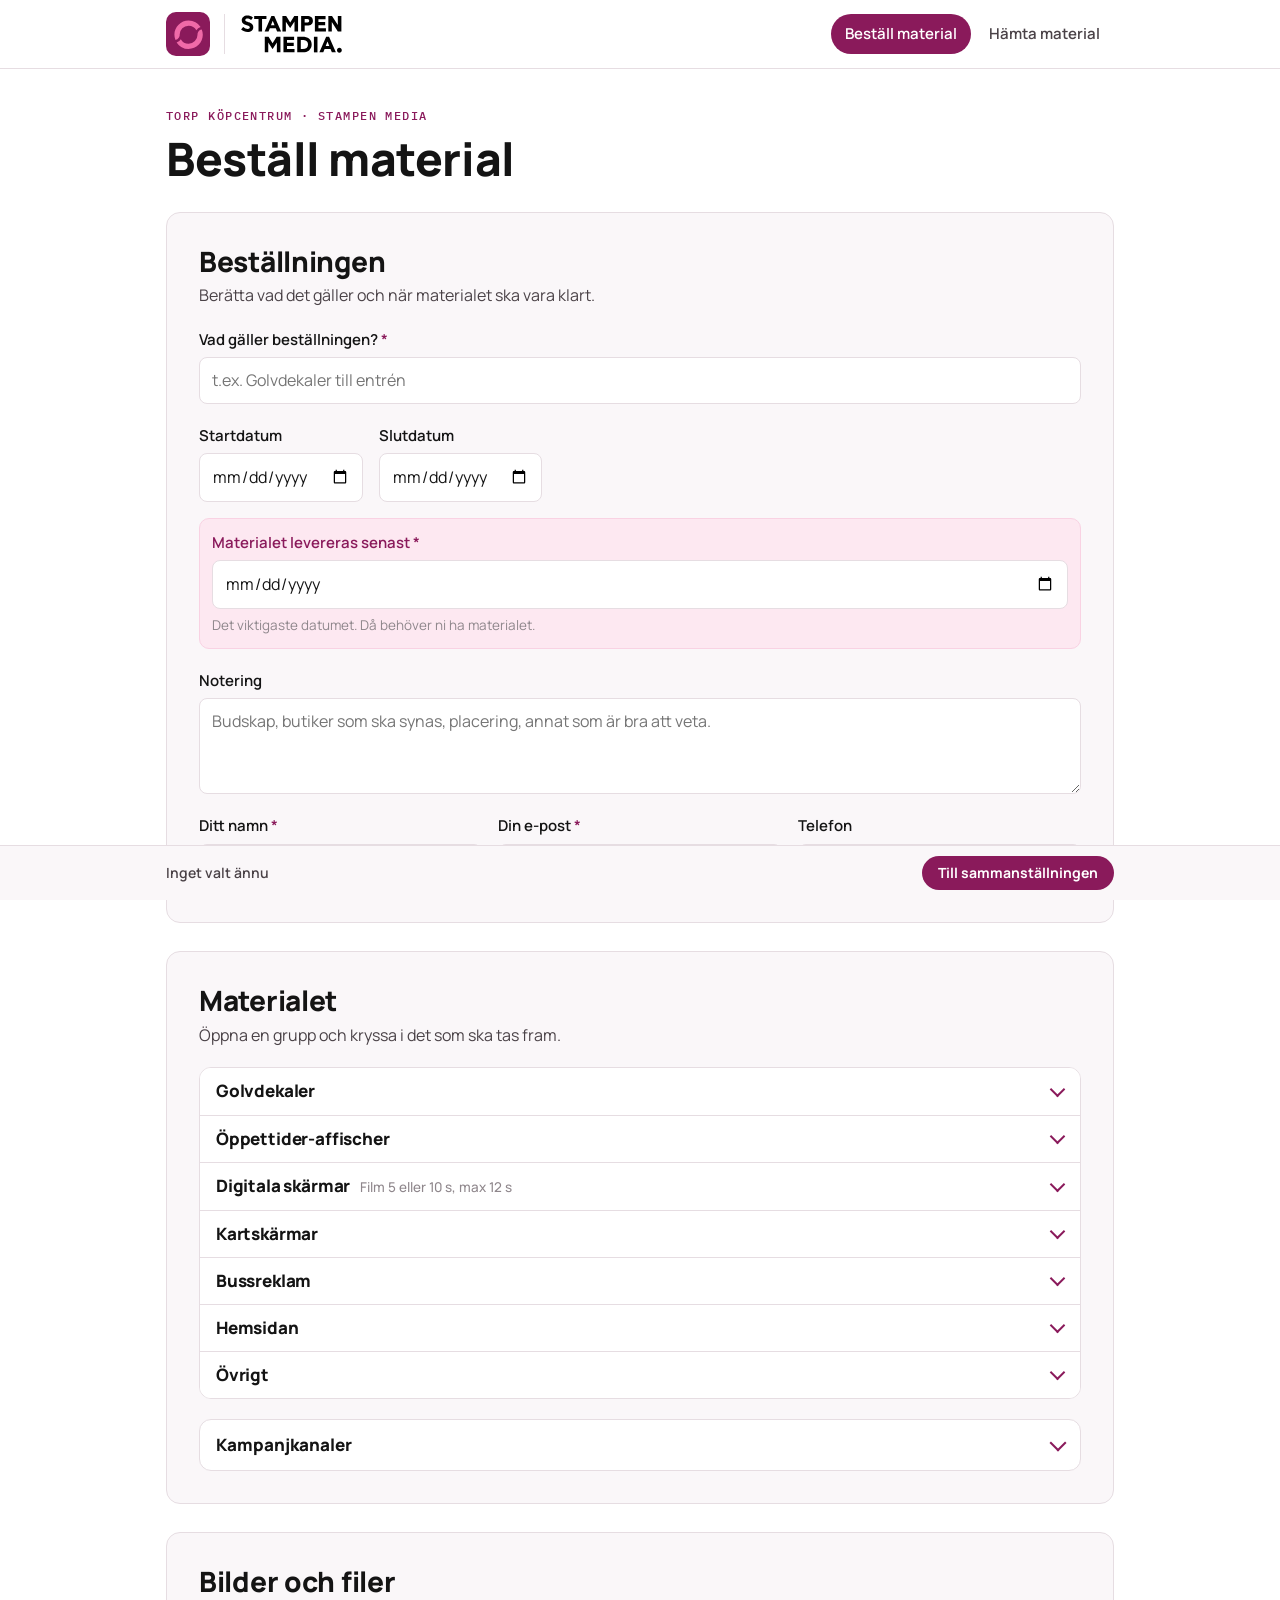
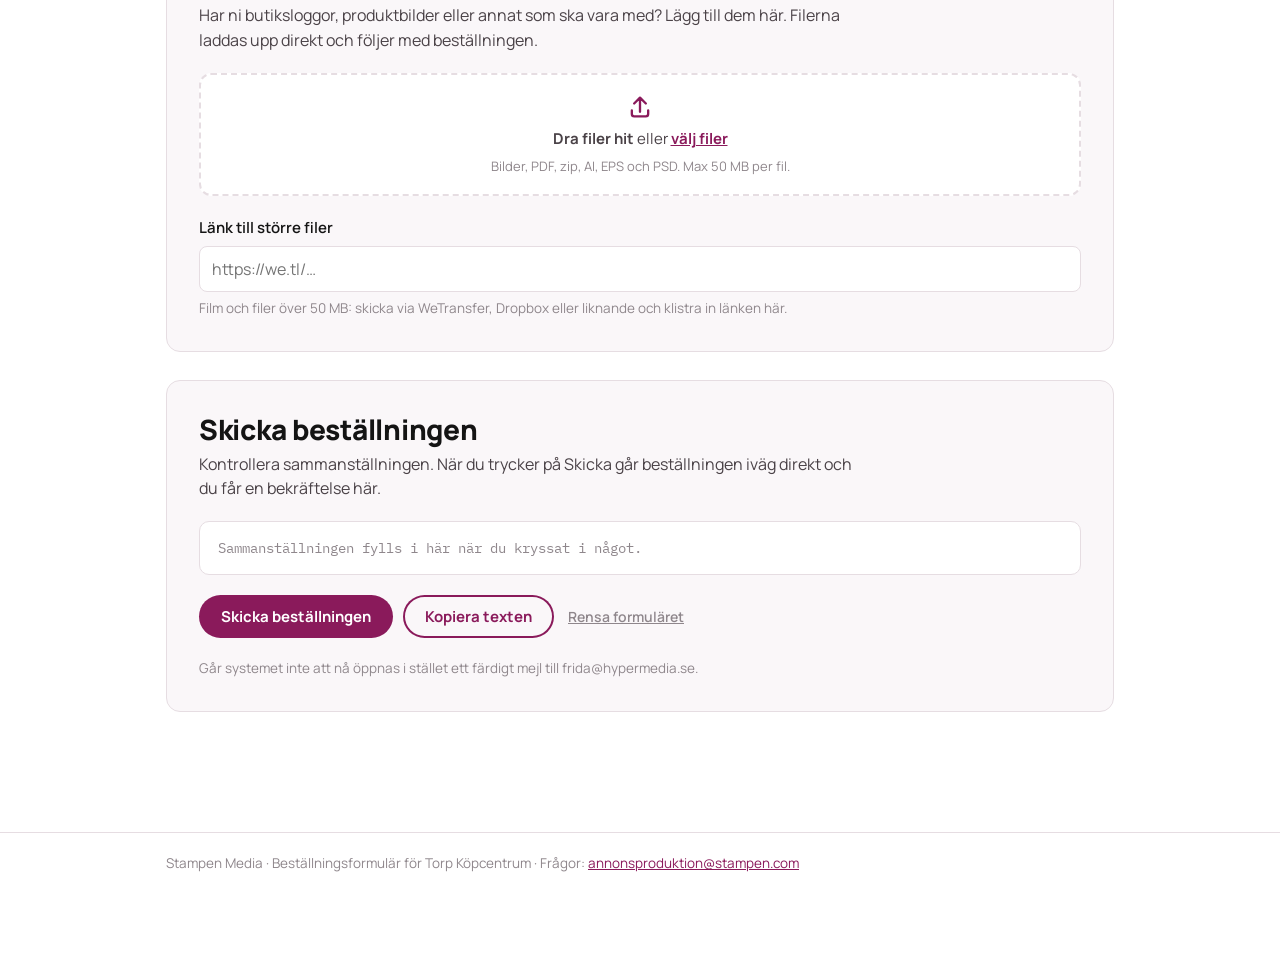
==== index.html @ 9cdd7008 "Ny grupp Bussreklam i formuläret Fem format med antal, efter Kartskärmar. Mottagare saknas tills vid" ====
<!doctype html>
<html lang="sv">
<head>
<meta charset="utf-8">
<meta name="viewport" content="width=device-width, initial-scale=1, viewport-fit=cover">
<meta name="robots" content="noindex, nofollow">
<title>Beställ material – Torp Köpcentrum</title>
<meta name="description" content="Torp Köpcentrums beställningsformulär. Kryssa i vad som ska tas fram, fyll i datum och skicka.">
<meta property="og:type" content="website">
<meta property="og:site_name" content="Stampen Media">
<meta property="og:locale" content="sv_SE">
<meta property="og:title" content="Beställ material – Torp Köpcentrum">
<meta property="og:description" content="Torp Köpcentrums beställningsformulär. Kryssa i vad som ska tas fram, fyll i datum och skicka.">
<meta property="og:url" content="https://torp.k2.nu/">
<meta property="og:image" content="https://torp.k2.nu/og.png">
<meta property="og:image:width" content="1200">
<meta property="og:image:height" content="630">
<meta property="og:image:alt" content="Beställ material – Torp Köpcentrum">
<meta name="twitter:card" content="summary_large_image">
<meta name="twitter:title" content="Beställ material – Torp Köpcentrum">
<meta name="twitter:description" content="Torp Köpcentrums beställningsformulär. Kryssa i vad som ska tas fram, fyll i datum och skicka.">
<meta name="twitter:image" content="https://torp.k2.nu/og.png">
<link rel="icon" href="favicon.svg" type="image/svg+xml">
<link rel="icon" href="favicon-32.png" sizes="32x32" type="image/png">
<link rel="apple-touch-icon" href="apple-touch-icon.png">
<meta name="theme-color" content="#8a1a5b">
<link rel="preconnect" href="https://fonts.googleapis.com">
<link rel="preconnect" href="https://fonts.gstatic.com" crossorigin>
<link rel="stylesheet" href="https://fonts.googleapis.com/css2?family=Manrope:wght@400;500;600;800&family=IBM+Plex+Mono:wght@400;500&display=swap">
<link rel="stylesheet" href="stil.css?v=2026-11-10a">
</head>
<body>

<header class="topp">
  <div class="inre">
    <div class="topp-rad">
      <div class="avsandare">
        <a class="o-platta" href="#bestall" aria-label="Torp Köpcentrum">
          <img src="o-mark.svg" alt="" width="42" height="42" aria-hidden="true">
        </a>
        <a class="logga" href="#bestall" aria-label="Stampen Media">
          <img class="logga-svart" src="logo-svart.svg" alt="Stampen Media" width="129" height="49">
          <img class="logga-vit" src="logo-vit.svg" alt="" width="129" height="49" aria-hidden="true">
        </a>
      </div>
      <nav class="flikar" aria-label="Sidor">
        <a href="#bestall" id="flik-bestall" class="flik aktiv">Beställ material</a>
        <a href="#material" id="flik-material" class="flik">Hämta material</a>
      </nav>
    </div>
  </div>
</header>

<!-- ============ VY 1: BESTÄLL ============ -->
<main id="vy-bestall" class="vy">
  <section class="hero">
    <div class="inre">
      <p class="etikett">Torp Köpcentrum · Stampen Media</p>
      <h1>Beställ material</h1>
    </div>
  </section>

  <form id="formular" class="inre formular" novalidate>

    <!-- Steg 1: Beställningen -->
    <section class="block" id="block-kampanj">
      <div class="block-huvud">
        <h2>Beställningen</h2>
        <p>Berätta vad det gäller och när materialet ska vara klart.</p>
      </div>

      <div class="falt-rad">
        <div class="falt falt-bred">
          <label for="kampanjnamn">Vad gäller beställningen? <span class="kravd">*</span></label>
          <input type="text" id="kampanjnamn" name="kampanjnamn" autocomplete="off" placeholder="t.ex. Golvdekaler till entrén" required>
          <p class="fel" id="fel-kampanjnamn" hidden>Skriv vad beställningen gäller.</p>
        </div>
      </div>

      <div class="falt-rad datum-rad">
        <div class="falt">
          <label for="startdatum">Startdatum</label>
          <input type="date" id="startdatum" name="startdatum">
        </div>
        <div class="falt">
          <label for="slutdatum">Slutdatum</label>
          <input type="date" id="slutdatum" name="slutdatum">
          <p class="fel" id="fel-slutdatum" hidden>Slutdatumet ligger före startdatumet.</p>
        </div>
        <div class="falt falt-leverans">
          <label for="leveransdatum">Materialet levereras senast <span class="kravd">*</span></label>
          <input type="date" id="leveransdatum" name="leveransdatum" required>
          <p class="hjalp">Det viktigaste datumet. Då behöver ni ha materialet.</p>
          <p class="fel" id="fel-leveransdatum" hidden>Ange när materialet senast ska vara levererat.</p>
          <p class="varning" id="varning-leveransdatum" hidden>Leveransdatumet ligger efter startdatumet. Stämmer det?</p>
        </div>
      </div>

      <div class="falt-rad">
        <div class="falt falt-bred">
          <label for="notering">Notering</label>
          <textarea id="notering" name="notering" rows="3" placeholder="Budskap, butiker som ska synas, placering, annat som är bra att veta."></textarea>
        </div>
      </div>

      <div class="falt-rad bestallare-rad">
        <div class="falt">
          <label for="bestallare-namn">Ditt namn <span class="kravd">*</span></label>
          <input type="text" id="bestallare-namn" name="bestallare-namn" autocomplete="name" required>
          <p class="fel" id="fel-bestallare-namn" hidden>Skriv ditt namn så att vi vet vem som beställt.</p>
        </div>
        <div class="falt">
          <label for="bestallare-epost">Din e-post <span class="kravd">*</span></label>
          <input type="email" id="bestallare-epost" name="bestallare-epost" autocomplete="email" required>
          <p class="fel" id="fel-bestallare-epost" hidden>Ange en e-postadress som vi kan svara till.</p>
        </div>
        <div class="falt">
          <label for="bestallare-telefon">Telefon</label>
          <input type="tel" id="bestallare-telefon" name="bestallare-telefon" autocomplete="tel">
        </div>
      </div>
    </section>

    <!-- Steg 2: Materialet (byggs av app.js) -->
    <section class="block" id="block-material">
      <div class="block-huvud">
        <h2>Materialet</h2>
        <p>Öppna en grupp och kryssa i det som ska tas fram.</p>
        <p class="fel" id="fel-material" hidden>Kryssa i minst en sak att beställa.</p>
      </div>
      <div id="grupper" class="grupper"></div>
      <details class="kampanjkanaler" id="kampanjkanaler">
        <summary>
          <span class="kampanj-rubrik">Kampanjkanaler</span>
        </summary>
        <div id="grupper-kampanj" class="grupper"></div>
      </details>
    </section>

    <!-- Steg 3: Bilder och filer -->
    <section class="block" id="block-filer">
      <div class="block-huvud">
        <h2>Bilder och filer</h2>
        <p>Har ni butiksloggor, produktbilder eller annat som ska vara med? Lägg till dem här. Filerna laddas upp direkt och följer med beställningen.</p>
      </div>
      <div class="fil-yta" id="fil-yta">
        <input type="file" id="fil-input" class="visuellt-dold" multiple accept="image/*,.svg,.heic,.heif,.tif,.tiff,.pdf,.zip,.ai,.eps,.psd">
        <label for="fil-input" class="fil-yta-text">
          <svg class="fil-ikon" viewBox="0 0 24 24" width="28" height="28" aria-hidden="true"><path d="M12 16V4m0 0L7 9m5-5l5 5M5 15v3a2 2 0 002 2h10a2 2 0 002-2v-3" fill="none" stroke="currentColor" stroke-width="2" stroke-linecap="round" stroke-linejoin="round"/></svg>
          <span><strong>Dra filer hit</strong> eller <span class="fil-valj">välj filer</span></span>
          <small>Bilder, PDF, zip, AI, EPS och PSD. Max 50 MB per fil.</small>
        </label>
      </div>
      <p class="fel" id="fel-filer" hidden></p>
      <ul class="fil-lista" id="fil-lista" aria-live="polite"></ul>
      <div class="falt">
        <label for="fil-lank">Länk till större filer</label>
        <input type="url" id="fil-lank" inputmode="url" autocomplete="off" placeholder="https://we.tl/…">
        <p class="hjalp">Film och filer över 50 MB: skicka via WeTransfer, Dropbox eller liknande och klistra in länken här.</p>
        <p class="fel" id="fel-fil-lank" hidden>Länken ska börja med https://</p>
      </div>
    </section>

    <!-- Steg 4: Skicka -->
    <section class="block" id="block-skicka">
      <div class="block-huvud">
        <h2>Skicka beställningen</h2>
        <p id="skicka-info">Kontrollera sammanställningen. När du trycker på Skicka går beställningen iväg direkt och du får en bekräftelse här.</p>
      </div>
      <pre id="sammanstallning-forhandsvisning" class="sammanstallning" aria-live="polite"></pre>
      <div class="skicka-rad">
        <button type="submit" class="knapp knapp-primar" id="skicka">Skicka beställningen</button>
        <button type="button" class="knapp knapp-sekundar" id="kopiera-forhandsvisning">Kopiera texten</button>
        <button type="button" class="lank" id="rensa">Rensa formuläret</button>
      </div>
      <p class="hjalp" id="skicka-hjalp">Skickas till <span id="mottagare-text"></span>. Vill du hellre mejla själv: kopiera texten och klistra in den.</p>
    </section>
  </form>

  <!-- Bekräftelse (visas efter Skicka) -->
  <section id="bekraftelse" class="inre bekraftelse" hidden>
    <div class="block">
      <div class="block-huvud" id="bekraftelse-mottagen" hidden>
        <p class="etikett">Klart</p>
        <h2>Beställningen är mottagen</h2>
        <p>Tack! Beställningen är mottagen och skickad vidare till dem som ska ta fram materialet. <span id="bekraftelse-nummer"></span> Spara gärna texten nedan som kvitto.</p>
      </div>
      <div class="block-huvud" id="bekraftelse-mejl">
        <p class="etikett">Nästan klart</p>
        <h2 id="bekraftelse-rubrik">Mejlet med beställningen är öppnat</h2>
        <p id="mejl-orsak" hidden></p>
        <p id="mejl-filer" class="varning" hidden></p>
        <p>Ditt e-postprogram ska nu visa ett mejl till <span class="mottagare-text"></span> med beställningen ifylld. Skicka mejlet, så är beställningen gjord.</p>
        <p>Om mejlet inte öppnades, eller om texten saknas i det: texten nedan är kopierad till urklipp. Klistra in den i ett nytt mejl till <span class="mottagare-text"></span>.</p>
      </div>
      <pre id="sammanstallning-klar" class="sammanstallning"></pre>
      <div class="skicka-rad">
        <a class="knapp knapp-primar" id="oppna-mejl-igen" href="#">Öppna mejlet igen</a>
        <button type="button" class="knapp knapp-sekundar" id="kopiera-klar">Kopiera texten</button>
        <a class="lank" id="oppna-som-mejl" href="#">Skicka även som mejl</a>
        <button type="button" class="lank" id="ny-bestallning">Gör en ny beställning</button>
      </div>
      <p class="hjalp" id="kopierat-besked" hidden>Texten är kopierad.</p>
    </div>
  </section>

  <!-- Fast rad längst ned på mobil -->
  <div class="snabbrad" id="snabbrad">
    <div class="inre snabbrad-inre">
      <span id="snabbrad-text">Inget valt ännu</span>
      <a class="knapp knapp-primar knapp-liten" href="#block-skicka">Till sammanställningen</a>
    </div>
  </div>
</main>

<!-- ============ VY 2: HÄMTA MATERIAL ============ -->
<main id="vy-material" class="vy" hidden>
  <section class="hero">
    <div class="inre">
      <p class="etikett">Torp Köpcentrum · Stampen Media</p>
      <h1>Hämta färdigt material</h1>
      <p class="lead">Här lägger Stampen upp färdigt material, sorterat per beställning, så att ni kan hämta det själva i stället för att leta i mejl.</p>
    </div>
  </section>
  <div class="inre">
    <form id="hamtkod-formular" class="block hamtkod" novalidate hidden>
      <div class="falt">
        <label for="hamtkod">Hämtkod</label>
        <input type="text" id="hamtkod" name="hamtkod" autocomplete="off" autocapitalize="none" spellcheck="false" required>
        <p class="hjalp">Koden får ni av Stampen.</p>
        <p class="fel" id="fel-hamtkod" hidden></p>
      </div>
      <div class="skicka-rad">
        <button type="submit" class="knapp knapp-primar" id="hamtkod-knapp">Visa materialet</button>
      </div>
    </form>
    <div id="material-lista" class="material-lista">
      <p class="dampad">Hämtar listan …</p>
    </div>
    <p class="glom-kod" id="glom-kod" hidden><button type="button" class="lank" id="glom-kod-knapp">Glöm koden på den här enheten</button></p>
  </div>
</main>

<footer class="sidfot">
  <div class="inre">
    <p>Stampen Media · Beställningsformulär för Torp Köpcentrum · Frågor: <a href="mailto:annonsproduktion@stampen.com">annonsproduktion@stampen.com</a></p>
  </div>
</footer>

<script src="app.js?v=2026-11-10a"></script>
</body>
</html>
---- stil.css ----
/* Beställningsformulär Torp Köpcentrum – Stampen Media.
   Layout: ett formulär i tre block (kampanjen, materialet, skicka) i en smal spalt,
   materialgrupperna som kort i två kolumner på desktop och en på mobil.
   Färger: Thons manér – svart, vitt, rosa och plommon (Thon Title/Thon Sans ersatta av Manrope). */

:root {
  --bg: #ffffff;
  --yta: #faf7f9;          /* kort och paneler, en aning rosa i det vita */
  --text: #141414;
  --text2: #4a4247;
  --dampad: #8f878c;
  --linje: #e6dde2;
  --plum: #8a1a5b;         /* primär: knappar, markeringar, rubrikaccent */
  --plum2: #b32a79;        /* hover */
  --rosa: #f06aa8;         /* tonplatta och fokus */
  --rosa-ton: #fde8f1;     /* rosa platta bakom leveransdatum och valda kort */
  --rosa-ton2: #f9d2e3;
  --varning: #a15c00;
  --varning-ton: #fff1dc;
  --fel: #b3261e;
  --fel-ton: #fde9e7;
  --ok: #2f7a4f;
  --disp: "Manrope", "Helvetica Neue", Arial, sans-serif;
  --mono: "IBM Plex Mono", ui-monospace, "SF Mono", Menlo, monospace;
  color-scheme: light;
}
@media (prefers-color-scheme: dark) {
  :root:not([data-theme="light"]) {
    --bg: #141414; --yta: #1e1a1d; --text: #ffffff; --text2: #cfc7cc; --dampad: #8f878c; --linje: #3a2a33;
    --plum: #b32a79; --plum2: #d04594; --rosa: #f06aa8; --rosa-ton: #2a1a24; --rosa-ton2: #3b2331;
    --varning: #ffcf87; --varning-ton: #3a2d16; --fel: #ff9d94; --fel-ton: #3d1f1c; --ok: #7fc69e;
    color-scheme: dark;
  }
}
:root[data-theme="dark"] {
  --bg: #141414; --yta: #1e1a1d; --text: #ffffff; --text2: #cfc7cc; --dampad: #8f878c; --linje: #3a2a33;
  --plum: #b32a79; --plum2: #d04594; --rosa: #f06aa8; --rosa-ton: #2a1a24; --rosa-ton2: #3b2331;
  --varning: #ffcf87; --varning-ton: #3a2d16; --fel: #ff9d94; --fel-ton: #3d1f1c; --ok: #7fc69e;
  color-scheme: dark;
}

* { box-sizing: border-box; }
html { height: 100%; }
body { margin: 0; background: var(--bg); color: var(--text); font: 400 16px/1.55 var(--disp); -webkit-font-smoothing: antialiased; }
.inre { max-width: 980px; margin: 0 auto; padding-left: max(16px, env(safe-area-inset-left, 0px)); padding-right: max(16px, env(safe-area-inset-right, 0px)); }
h1, h2, h3 { margin: 0; text-wrap: balance; font-weight: 800; letter-spacing: -0.01em; }
h1 { font-size: clamp(30px, 4.5vw, 46px); line-height: 1.05; }
h2 { font-size: clamp(22px, 2.6vw, 28px); line-height: 1.15; }
h3 { font-size: 17px; line-height: 1.3; }
p { margin: 0; }
a { color: var(--plum); }
.etikett { font: 500 12px/1.2 var(--mono); letter-spacing: .12em; text-transform: uppercase; color: var(--plum); }
.dampad { color: var(--dampad); }
.mono { font-family: var(--mono); font-variant-numeric: tabular-nums; }
:focus-visible { outline: 3px solid var(--rosa); outline-offset: 2px; }
[hidden] { display: none !important; }

/* ---------- Toppen ---------- */
.topp { border-bottom: 1px solid var(--linje); background: var(--bg); position: sticky; top: 0; z-index: 20; }
.topp-rad { display: flex; align-items: center; justify-content: space-between; gap: 16px; padding-block: 12px; flex-wrap: wrap; }
.avsandare { display: flex; align-items: center; gap: 14px; }
.o-platta { display: grid; place-items: center; width: 44px; height: 44px; border-radius: 10px; background: var(--plum); color: var(--rosa); flex: none; }
.o-platta img { display: block; width: 29px; height: 29px; }
.avsandare .logga { padding-left: 14px; border-left: 1px solid var(--linje); }
.logga img { display: block; height: 40px; width: auto; }
.logga img.logga-vit { display: none; }
@media (prefers-color-scheme: dark) {
  :root:not([data-theme="light"]) .logga img.logga-svart { display: none; }
  :root:not([data-theme="light"]) .logga img.logga-vit { display: block; }
}
:root[data-theme="dark"] .logga img.logga-svart { display: none; }
:root[data-theme="dark"] .logga img.logga-vit { display: block; }
.flikar { display: flex; gap: 4px; }
.flik { font-weight: 600; font-size: 15px; color: var(--text2); text-decoration: none; padding: 8px 14px; border-radius: 999px; }
.flik:hover { background: var(--yta); color: var(--text); }
.flik.aktiv { background: var(--plum); color: #fff; }

/* ---------- Hero ---------- */
.hero .inre { padding-block: 40px 28px; display: grid; gap: 12px; }
.lead { font-size: clamp(16px, 1.4vw, 18px); color: var(--text2); max-width: 64ch; }

/* ---------- Block ---------- */
.formular { display: grid; gap: 28px; padding-bottom: 120px; }
.block { background: var(--yta); border: 1px solid var(--linje); border-radius: 14px; padding: clamp(18px, 3vw, 32px); display: grid; gap: 20px; }
.block-huvud { display: grid; gap: 6px; }
.block-huvud p { color: var(--text2); max-width: 66ch; }

/* ---------- Fält ---------- */
.falt-rad { display: grid; gap: 16px; grid-template-columns: repeat(auto-fit, minmax(200px, 1fr)); }
.falt { display: grid; gap: 6px; min-width: 0; align-content: start; }
.falt-bred { grid-column: 1 / -1; }
label { font-weight: 600; font-size: 15px; }
.kravd { color: var(--plum); }
input[type="text"], input[type="email"], input[type="tel"], input[type="date"], input[type="url"], select, textarea {
  font: inherit; color: var(--text); background: var(--bg); border: 1px solid var(--linje); border-radius: 8px;
  padding: 10px 12px; width: 100%; min-width: 0; max-width: 100%;
}
input:focus, select:focus, textarea:focus { border-color: var(--plum); outline: 3px solid var(--rosa-ton2); outline-offset: 0; }
textarea { resize: vertical; }
.hjalp { font-size: 13.5px; color: var(--dampad); }
.fel { font-size: 13.5px; color: var(--fel); font-weight: 600; }
.varning { font-size: 13.5px; color: var(--varning); font-weight: 600; }
.falt.ogiltig input { border-color: var(--fel); }

/* Leveransdatum: rosa platta, som gulmarkeringen i den gamla blanketten */
.falt-leverans { background: var(--rosa-ton); border: 1px solid var(--rosa-ton2); border-radius: 10px; padding: 12px; }
.falt-leverans label { color: var(--plum); }
.datum-rad { grid-template-columns: repeat(auto-fit, minmax(135px, 1fr)); align-items: start; }
.datum-rad .falt-leverans { grid-column: 1 / -1; }

/* ---------- Materialgrupper ---------- */
.grupper { display: grid; gap: 8px; grid-template-columns: minmax(0, 1fr); }
.grupp { background: var(--bg); border: 1px solid var(--linje); border-radius: 12px; min-width: 0; transition: border-color .15s, box-shadow .15s; }
.grupp.vald { border-color: var(--plum); box-shadow: 0 0 0 3px var(--rosa-ton); }
/* Gruppraden: namn till vänster, antal valda och pil till höger */
.grupp > summary.grupp-huvud { list-style: none; cursor: pointer; display: grid; grid-template-columns: minmax(0, 1fr) auto 12px; align-items: center; gap: 12px; padding: 14px 16px; border-radius: 12px; }
.grupp > summary::-webkit-details-marker { display: none; }
.grupp > summary::after { content: ""; width: 9px; height: 9px; border-right: 2px solid var(--plum); border-bottom: 2px solid var(--plum); transform: rotate(45deg); margin-top: -4px; transition: transform .15s; }
.grupp[open] > summary::after { transform: rotate(-135deg); margin-top: 4px; }
.grupp > summary:hover { background: var(--yta); }
.grupp > summary:focus-visible { outline: 3px solid var(--rosa); outline-offset: 2px; }
.grupp[open] > summary { border-bottom-left-radius: 0; border-bottom-right-radius: 0; }
.grupp-namn { display: flex; flex-wrap: wrap; align-items: baseline; gap: 2px 10px; min-width: 0; }
.grupp-antal { font: 700 13px/1 var(--disp); color: var(--plum); white-space: nowrap; }
.grupp-innehall { display: grid; gap: 12px; padding: 4px 16px 16px; }
.grupp-huvud small { font-weight: 500; color: var(--dampad); font-size: 13.5px; }
.grupp-info { font-size: 13.5px; color: var(--text2); }
.val-lista { display: grid; gap: 4px; }
.val-rad { display: grid; grid-template-columns: 22px 1fr; gap: 10px; align-items: start; padding: 7px 8px; margin: 0 -8px; border-radius: 8px; cursor: pointer; }
.val-rad:hover { background: var(--yta); }
.val-rad input { width: 20px; height: 20px; margin: 2px 0 0; accent-color: var(--plum); cursor: pointer; }
.val-text { display: flex; flex-wrap: wrap; gap: 4px 10px; align-items: baseline; min-width: 0; }
.val-namn { font-weight: 600; }
.val-matt { font-family: var(--mono); font-size: 13.5px; color: var(--text2); white-space: nowrap; }
.val-info { font-size: 13px; color: var(--dampad); flex-basis: 100%; }
.tagg { font: 500 11px/1.4 var(--mono); letter-spacing: .04em; padding: 1px 7px; border-radius: 999px; background: var(--varning-ton); color: var(--varning); white-space: nowrap; }
.tagg-ok { background: var(--rosa-ton); color: var(--plum); }
.val-alla { border-bottom: 1px dashed var(--linje); margin-bottom: 4px; padding-bottom: 8px; }
.val-alla .val-namn { color: var(--plum); }
.grupp-falt { display: grid; gap: 12px; grid-template-columns: repeat(auto-fit, minmax(160px, 1fr)); padding-top: 12px; border-top: 1px solid var(--linje); }
.grupp-falt .falt-bred { grid-column: 1 / -1; }
.grupp-falt label { font-size: 14px; }
.leverantor { font-size: 13px; color: var(--dampad); }
.leverantor b { font-weight: 600; color: var(--text2); }
.grupp-ovrigt { grid-column: 1 / -1; }

/* ---------- Sammanställning och knappar ---------- */
.sammanstallning { margin: 0; font: 400 13.5px/1.5 var(--mono); white-space: pre-wrap; word-break: break-word; background: var(--bg); border: 1px solid var(--linje); border-radius: 10px; padding: 16px 18px; max-height: 480px; overflow: auto; color: var(--text2); }
.sammanstallning:empty::before { content: "Sammanställningen fylls i här när du kryssat i något."; color: var(--dampad); }
.skicka-rad { display: flex; gap: 10px; align-items: center; flex-wrap: wrap; }
.knapp { font: 700 15px/1 var(--disp); border: 0; border-radius: 999px; padding: 14px 22px; cursor: pointer; text-decoration: none; display: inline-flex; align-items: center; gap: 8px; }
.knapp-primar { background: var(--plum); color: #fff; }
.knapp-primar:hover { background: var(--plum2); }
.knapp-sekundar { background: transparent; color: var(--plum); box-shadow: inset 0 0 0 2px var(--plum); }
.knapp-sekundar:hover { background: var(--rosa-ton); }
.knapp-liten { padding: 10px 16px; font-size: 14px; white-space: nowrap; }
.lank { background: none; border: 0; font: 600 14px var(--disp); color: var(--dampad); cursor: pointer; padding: 8px 4px; text-decoration: underline; }
.lank:hover { color: var(--text); }
.bekraftelse { padding-block: 0 120px; }

/* ---------- Fast rad på mobil ---------- */
.snabbrad { position: fixed; left: 0; right: 0; bottom: 0; z-index: 15; background: var(--yta); border-top: 1px solid var(--linje); padding-bottom: env(safe-area-inset-bottom, 0px); }
.snabbrad-inre { display: flex; align-items: center; justify-content: space-between; gap: 12px; padding-block: 10px; }
#snabbrad-text { font-size: 14px; font-weight: 600; color: var(--text2); min-width: 0; }

/* ---------- Hämta material ---------- */
.material-lista { display: grid; gap: 16px; padding-bottom: 80px; }
.material-kampanj { background: var(--yta); border: 1px solid var(--linje); border-radius: 14px; padding: 20px 22px; display: grid; gap: 10px; }
.material-kampanj p { color: var(--text2); }
.material-filer { list-style: none; margin: 0; padding: 0; display: grid; gap: 6px; }
.material-filer li { display: flex; justify-content: space-between; gap: 12px; align-items: baseline; flex-wrap: wrap; padding: 8px 0; border-top: 1px solid var(--linje); }
.material-filer a { font-weight: 600; }
.material-filer span { font-family: var(--mono); font-size: 13px; color: var(--dampad); }
.tomt { background: var(--yta); border: 1px dashed var(--linje); border-radius: 14px; padding: 32px 24px; text-align: center; color: var(--text2); display: grid; gap: 6px; }

/* ---------- Sidfot ---------- */
.sidfot { border-top: 1px solid var(--linje); color: var(--dampad); font-size: 13.5px; }
.sidfot .inre { padding-block: 20px 80px; }

@media (max-width: 600px) {
  .block { border-radius: 12px; }
  .logga img { height: 30px; }
  .flik { padding: 6px 11px; font-size: 14px; }
  .topp-rad { gap: 8px; }
  .hero .inre { padding-block: 28px 20px; }
  .skicka-rad .knapp { width: 100%; justify-content: center; }
}
@media (prefers-reduced-motion: reduce) { * { transition: none !important; } }

/* ---------- Bilder och filer ---------- */
.visuellt-dold { position: absolute; width: 1px; height: 1px; padding: 0; margin: -1px; overflow: hidden; clip: rect(0 0 0 0); white-space: nowrap; border: 0; }
.fil-yta { position: relative; }
.fil-yta-text { display: grid; justify-items: center; gap: 6px; text-align: center; padding: 18px 16px; border: 2px dashed var(--linje); border-radius: 12px; background: var(--bg); color: var(--text2); cursor: pointer; transition: border-color .15s, background .15s; font-weight: 400; }
.fil-yta-text:hover, .fil-yta.drar .fil-yta-text { border-color: var(--plum); background: var(--rosa-ton); }
.fil-yta input:focus-visible + .fil-yta-text { outline: 3px solid var(--rosa); outline-offset: 2px; }
.fil-ikon { color: var(--plum); }
.fil-valj { color: var(--plum); font-weight: 700; text-decoration: underline; }
.fil-yta-text small { font-size: 13px; color: var(--dampad); }
.fil-lista { list-style: none; margin: 0; padding: 0; display: grid; gap: 10px; }
.fil-lista:empty { display: none; }
.fil-rad { display: grid; grid-template-columns: 64px minmax(0, 1fr) auto; gap: 12px; align-items: start; padding: 12px; background: var(--bg); border: 1px solid var(--linje); border-radius: 10px; }
.fil-rad.fel-rad { border-color: var(--fel); background: var(--fel-ton); }
.fil-tumme { width: 64px; height: 64px; border-radius: 8px; background: var(--yta); border: 1px solid var(--linje); display: grid; place-items: center; overflow: hidden; font: 600 12px/1 var(--mono); color: var(--plum); text-transform: uppercase; }
.fil-tumme img { width: 100%; height: 100%; object-fit: cover; }
.fil-info { display: grid; gap: 8px; min-width: 0; }
.fil-namn { display: flex; flex-wrap: wrap; gap: 4px 10px; align-items: baseline; min-width: 0; }
.fil-namn b { font-weight: 600; overflow-wrap: anywhere; }
.fil-namn span { font: 400 13px var(--mono); color: var(--dampad); white-space: nowrap; }
.fil-status { font-size: 13px; color: var(--dampad); }
.fil-status.ok { color: var(--ok); font-weight: 600; }
.fil-status.fel { color: var(--fel); font-weight: 600; }
.fil-matare { height: 6px; border-radius: 999px; background: var(--linje); overflow: hidden; }
.fil-matare i { display: block; height: 100%; width: 0; background: var(--plum); transition: width .2s; }
.fil-val { display: grid; grid-template-columns: minmax(130px, 170px) minmax(0, 1fr); gap: 8px; }
.fil-val select, .fil-val input { padding: 8px 10px; font-size: 14px; }
.fil-knappar { display: grid; gap: 4px; justify-items: end; }
.fil-knappar .lank { padding: 4px; font-size: 13px; }
@media (max-width: 600px) {
  .fil-rad { grid-template-columns: 48px minmax(0, 1fr); }
  .fil-tumme { width: 48px; height: 48px; }
  .fil-knappar { grid-column: 1 / -1; grid-auto-flow: column; justify-content: end; }
  .fil-val { grid-template-columns: 1fr; }
}

/* ---------- Kampanjkanaler (ihopfällt block i Materialet) ---------- */
.kampanjkanaler { border: 1px solid var(--linje); border-radius: 12px; background: var(--bg); }
.kampanjkanaler > summary { list-style: none; cursor: pointer; display: grid; grid-template-columns: minmax(0, 1fr) auto; gap: 2px 12px; align-items: center; padding: 12px 16px; border-radius: 12px; }
.kampanjkanaler > summary::-webkit-details-marker { display: none; }
.kampanjkanaler > summary::after { content: ""; grid-column: 2; grid-row: 1; width: 10px; height: 10px; border-right: 2px solid var(--plum); border-bottom: 2px solid var(--plum); transform: rotate(45deg); margin-top: -4px; transition: transform .15s; }
.kampanjkanaler[open] > summary::after { transform: rotate(-135deg); margin-top: 4px; }
.kampanjkanaler > summary:hover { background: var(--yta); }
.kampanjkanaler > summary:focus-visible { outline: 3px solid var(--rosa); outline-offset: 2px; }
.kampanj-rubrik { font-weight: 800; font-size: 17px; }
.kampanj-text { grid-column: 1; font-size: 14px; color: var(--text2); }
.kampanjkanaler > .grupper { margin: 0 14px 14px; }

/* Grupperna som en sammanhållen lista: en ram runt, tunna linjer mellan raderna */
#grupper, #grupper-kampanj { gap: 0; border: 1px solid var(--linje); border-radius: 12px; overflow: hidden; background: var(--bg); }
#grupper > .grupp, #grupper-kampanj > .grupp { border: 0; border-radius: 0; box-shadow: none; }
#grupper > .grupp + .grupp, #grupper-kampanj > .grupp + .grupp { border-top: 1px solid var(--linje); }
.grupp > summary.grupp-huvud { padding: 12px 16px; border-radius: 0; }
.grupp > summary:focus-visible { outline-offset: -3px; }
.grupp.vald > summary { background: var(--rosa-ton); }
.grupp[open] > .grupp-innehall { border-top: 1px dashed var(--linje); padding-top: 12px; }

/* Antal på rader för tryckt och uppsatt material */
.val-rad-antal { display: grid; grid-template-columns: minmax(0, 1fr) auto; align-items: start; gap: 10px; }
.antal-falt { display: grid; justify-items: end; gap: 2px; padding-top: 4px; }
.antal-falt label { font-size: 12px; font-weight: 600; color: var(--text2); }
.antal-falt input { width: 76px; padding: 6px 8px; font: inherit; font-size: 15px; text-align: right; color: var(--text); background: var(--bg); border: 1px solid var(--linje); border-radius: 8px; font-variant-numeric: tabular-nums; }
.antal-falt input:focus { border-color: var(--plum); outline: 3px solid var(--rosa-ton2); outline-offset: 0; }

/* Hämtkod för fliken Hämta material */
.hamtkod { max-width: 420px; margin-bottom: 16px; }
.glom-kod { margin: -64px 0 0; padding-bottom: 80px; }
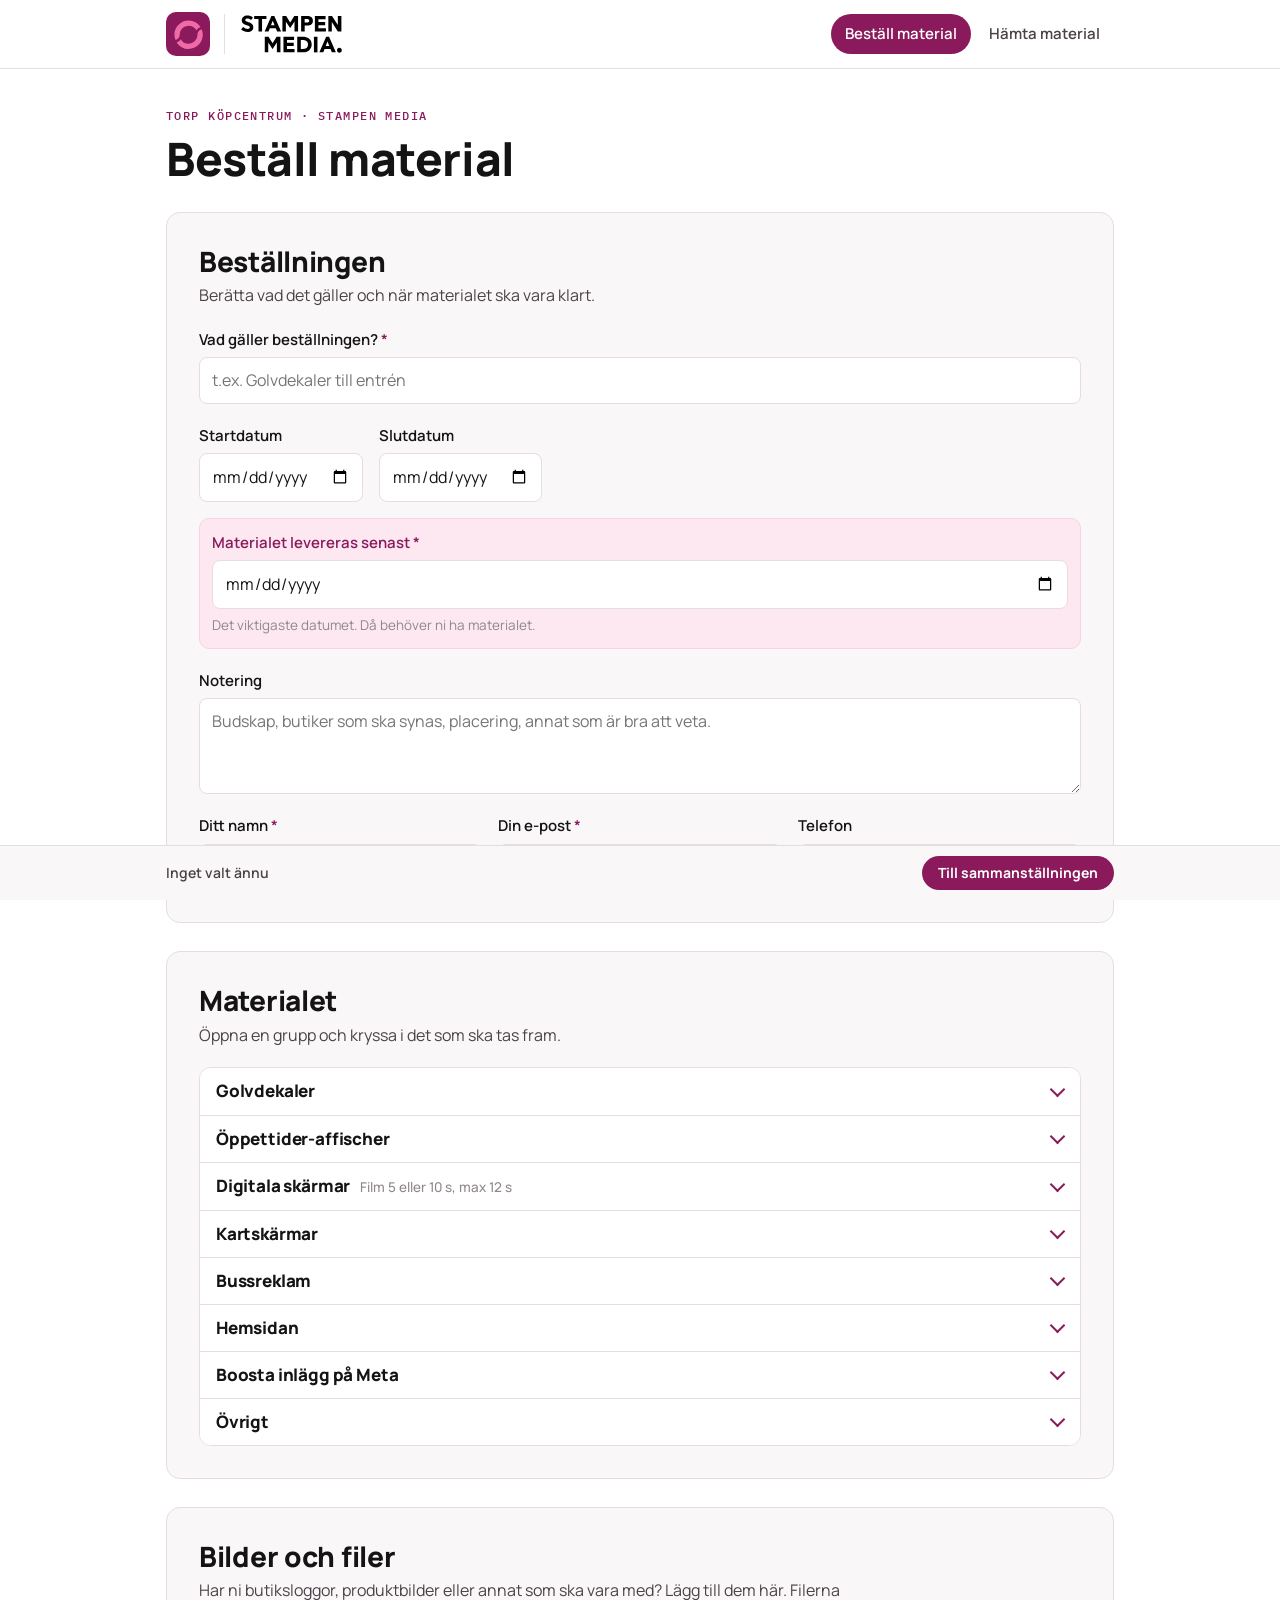
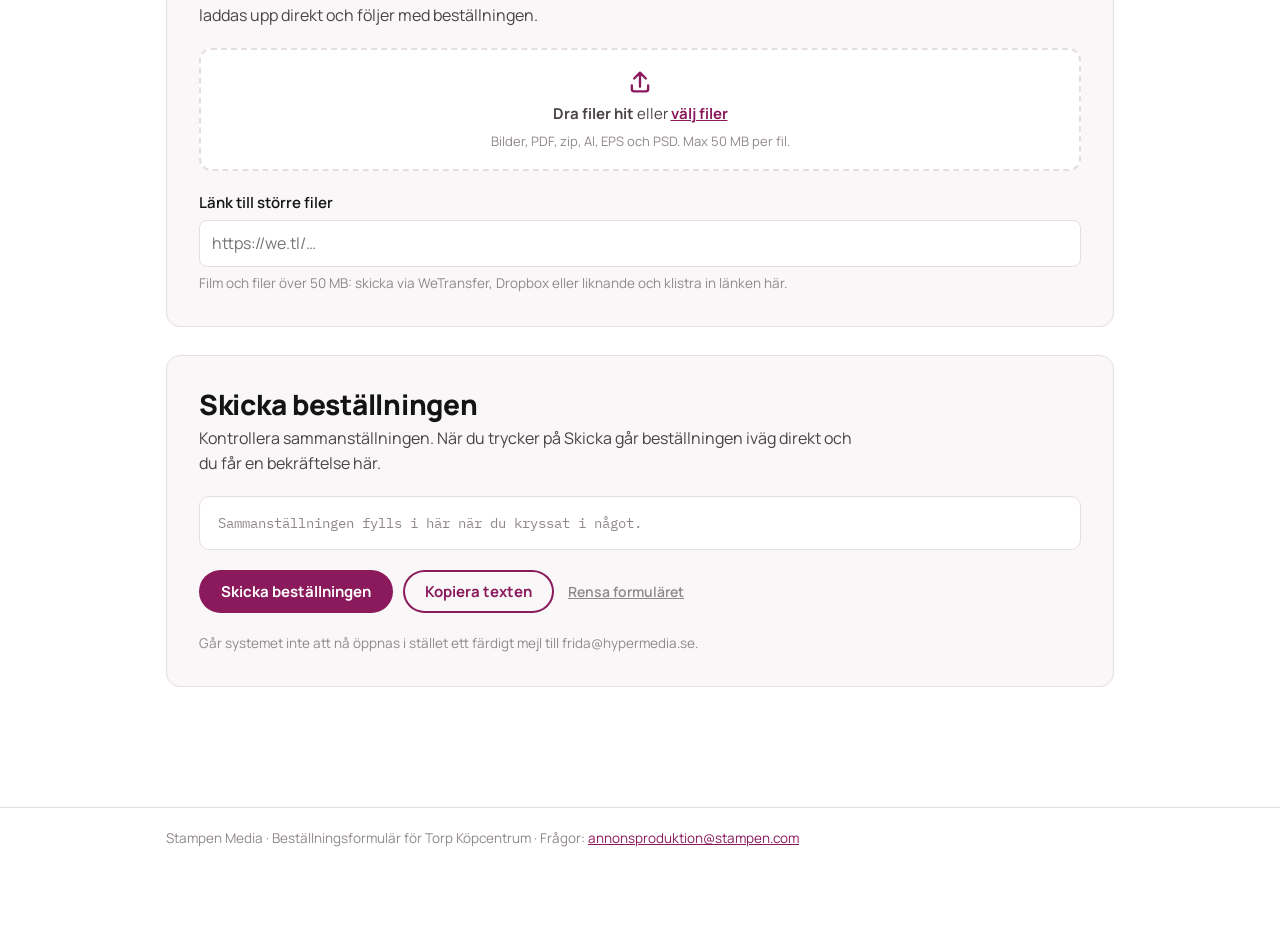
==== commit 680ab439: "Dölj kampanjkanalerna och lägg till Boosta inlägg på Meta Kampanjgrupperna finns kvar i koden bakom " ====
--- a/index.html
+++ b/index.html
@@ -27,7 +27,7 @@
 <link rel="preconnect" href="https://fonts.googleapis.com">
 <link rel="preconnect" href="https://fonts.gstatic.com" crossorigin>
 <link rel="stylesheet" href="https://fonts.googleapis.com/css2?family=Manrope:wght@400;500;600;800&family=IBM+Plex+Mono:wght@400;500&display=swap">
-<link rel="stylesheet" href="stil.css?v=2026-11-10a">
+<link rel="stylesheet" href="stil.css?v=2026-11-10b">
 </head>
 <body>
 
@@ -247,6 +247,6 @@
   </div>
 </footer>
 
-<script src="app.js?v=2026-11-10a"></script>
+<script src="app.js?v=2026-11-10b"></script>
 </body>
 </html>
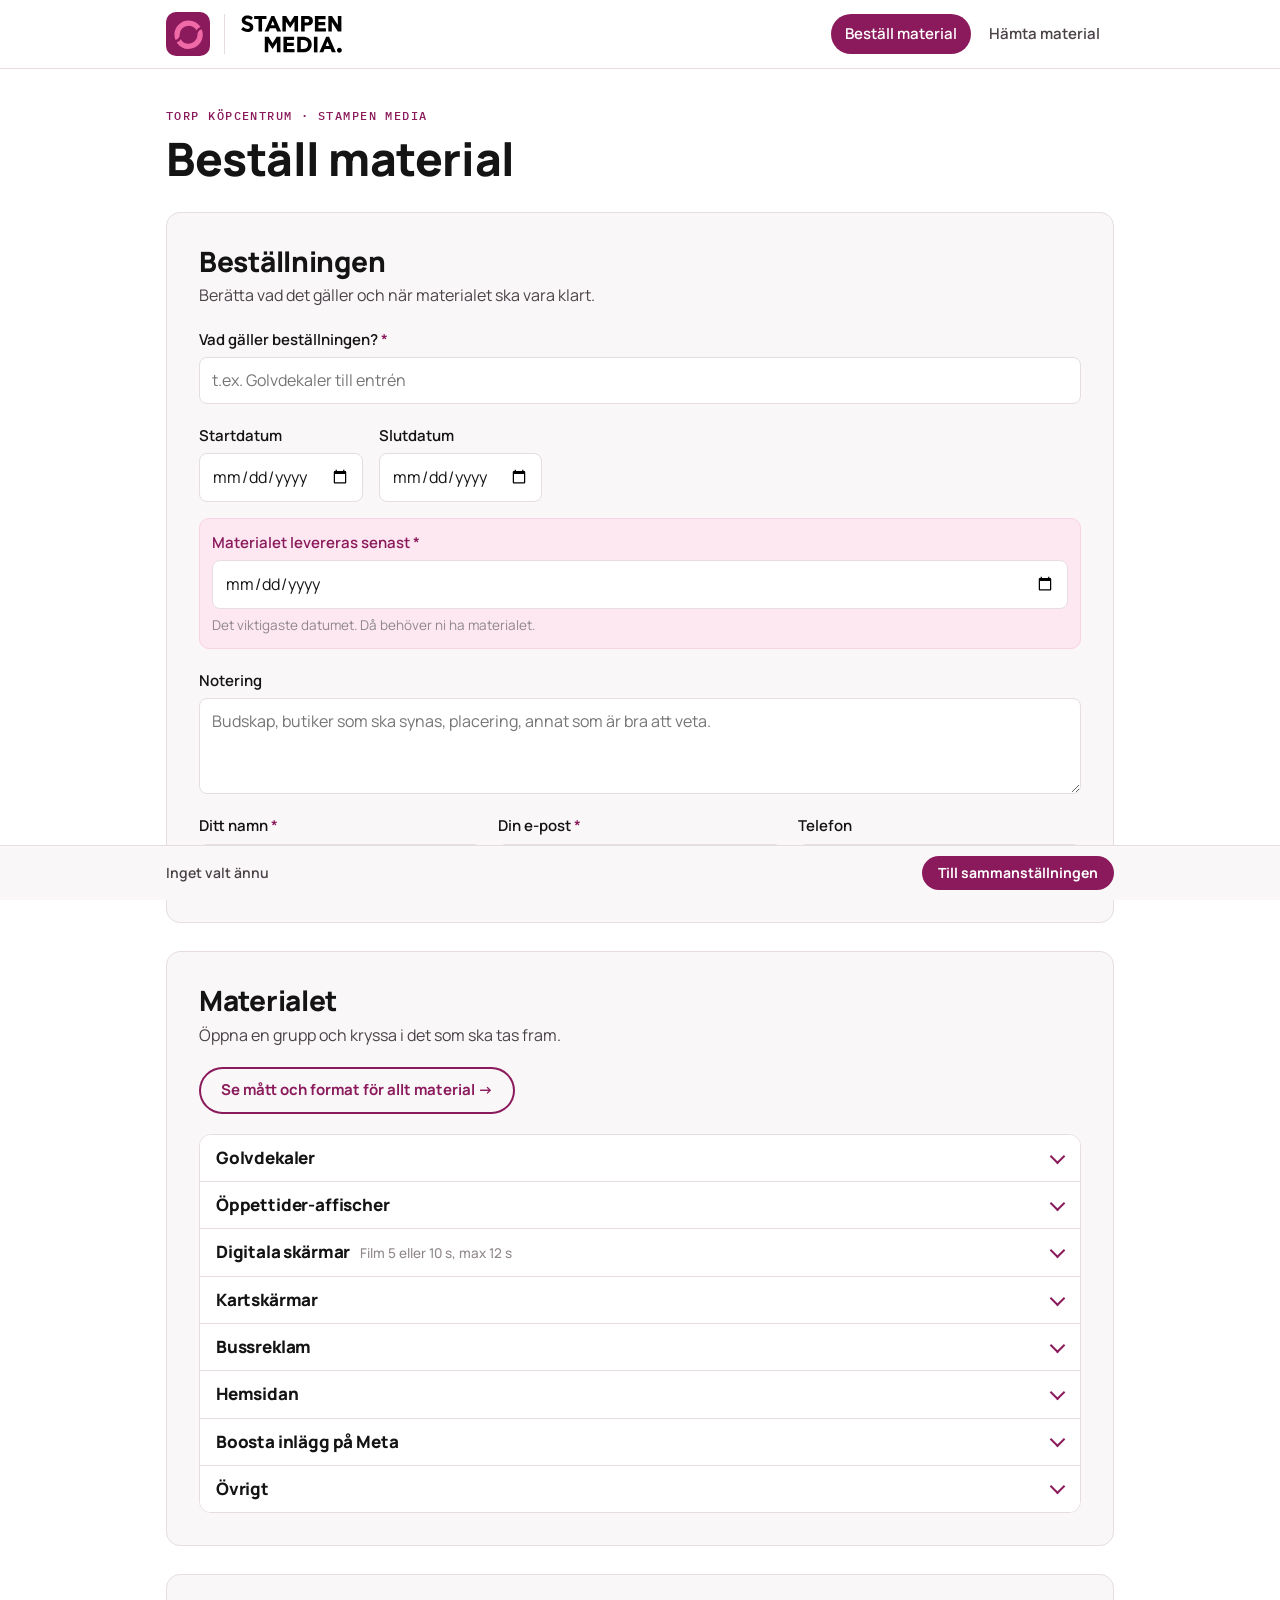
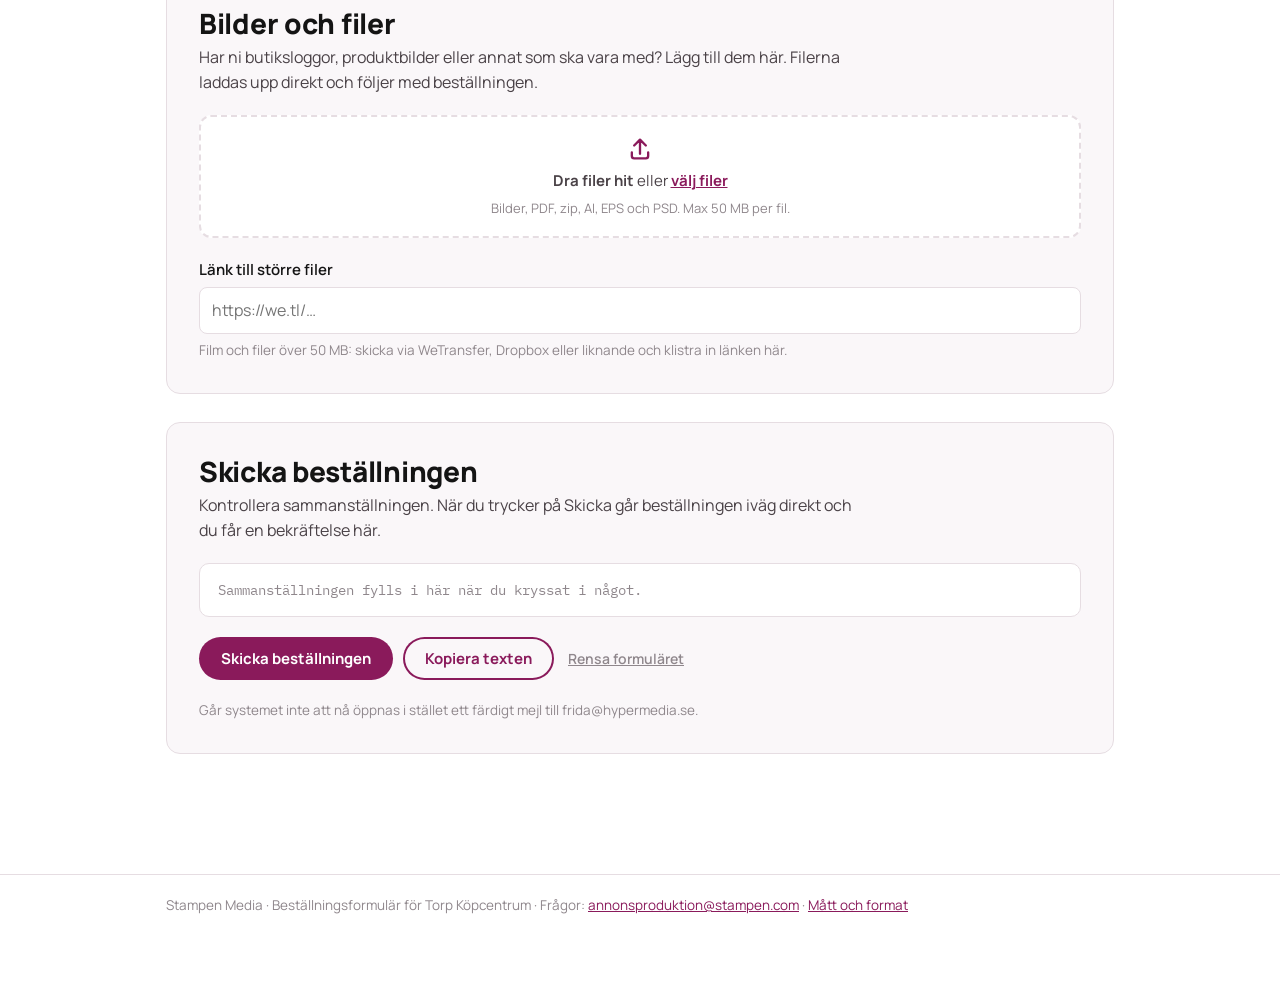
==== commit 2f984198: "Formatspec på /spec/ med länk från formuläret Co-Authored-By: Claude Opus 5.5 <noreply@anthropic.com" ====
--- a/index.html
+++ b/index.html
@@ -27,7 +27,7 @@
 <link rel="preconnect" href="https://fonts.googleapis.com">
 <link rel="preconnect" href="https://fonts.gstatic.com" crossorigin>
 <link rel="stylesheet" href="https://fonts.googleapis.com/css2?family=Manrope:wght@400;500;600;800&family=IBM+Plex+Mono:wght@400;500&display=swap">
-<link rel="stylesheet" href="stil.css?v=2026-11-10b">
+<link rel="stylesheet" href="stil.css?v=2026-11-10c">
 </head>
 <body>
 
@@ -128,6 +128,7 @@
         <p>Öppna en grupp och kryssa i det som ska tas fram.</p>
         <p class="fel" id="fel-material" hidden>Kryssa i minst en sak att beställa.</p>
       </div>
+      <a class="knapp knapp-sekundar spec-cta" href="spec/">Se mått och format för allt material →</a>
       <div id="grupper" class="grupper"></div>
       <details class="kampanjkanaler" id="kampanjkanaler">
         <summary>
@@ -243,10 +244,10 @@
 
 <footer class="sidfot">
   <div class="inre">
-    <p>Stampen Media · Beställningsformulär för Torp Köpcentrum · Frågor: <a href="mailto:annonsproduktion@stampen.com">annonsproduktion@stampen.com</a></p>
+    <p>Stampen Media · Beställningsformulär för Torp Köpcentrum · Frågor: <a href="mailto:annonsproduktion@stampen.com">annonsproduktion@stampen.com</a> · <a href="spec/">Mått och format</a></p>
   </div>
 </footer>
 
-<script src="app.js?v=2026-11-10b"></script>
+<script src="app.js?v=2026-11-10c"></script>
 </body>
 </html>
--- a/stil.css
+++ b/stil.css
@@ -253,3 +253,7 @@
 /* Hämtkod för fliken Hämta material */
 .hamtkod { max-width: 420px; margin-bottom: 16px; }
 .glom-kod { margin: -64px 0 0; padding-bottom: 80px; }
+
+/* Länk till formatspecen ovanför materialgrupperna */
+.spec-cta { justify-self: start; line-height: 1.25; }
+@media (max-width: 600px) { .spec-cta { justify-self: stretch; justify-content: center; text-align: center; } }
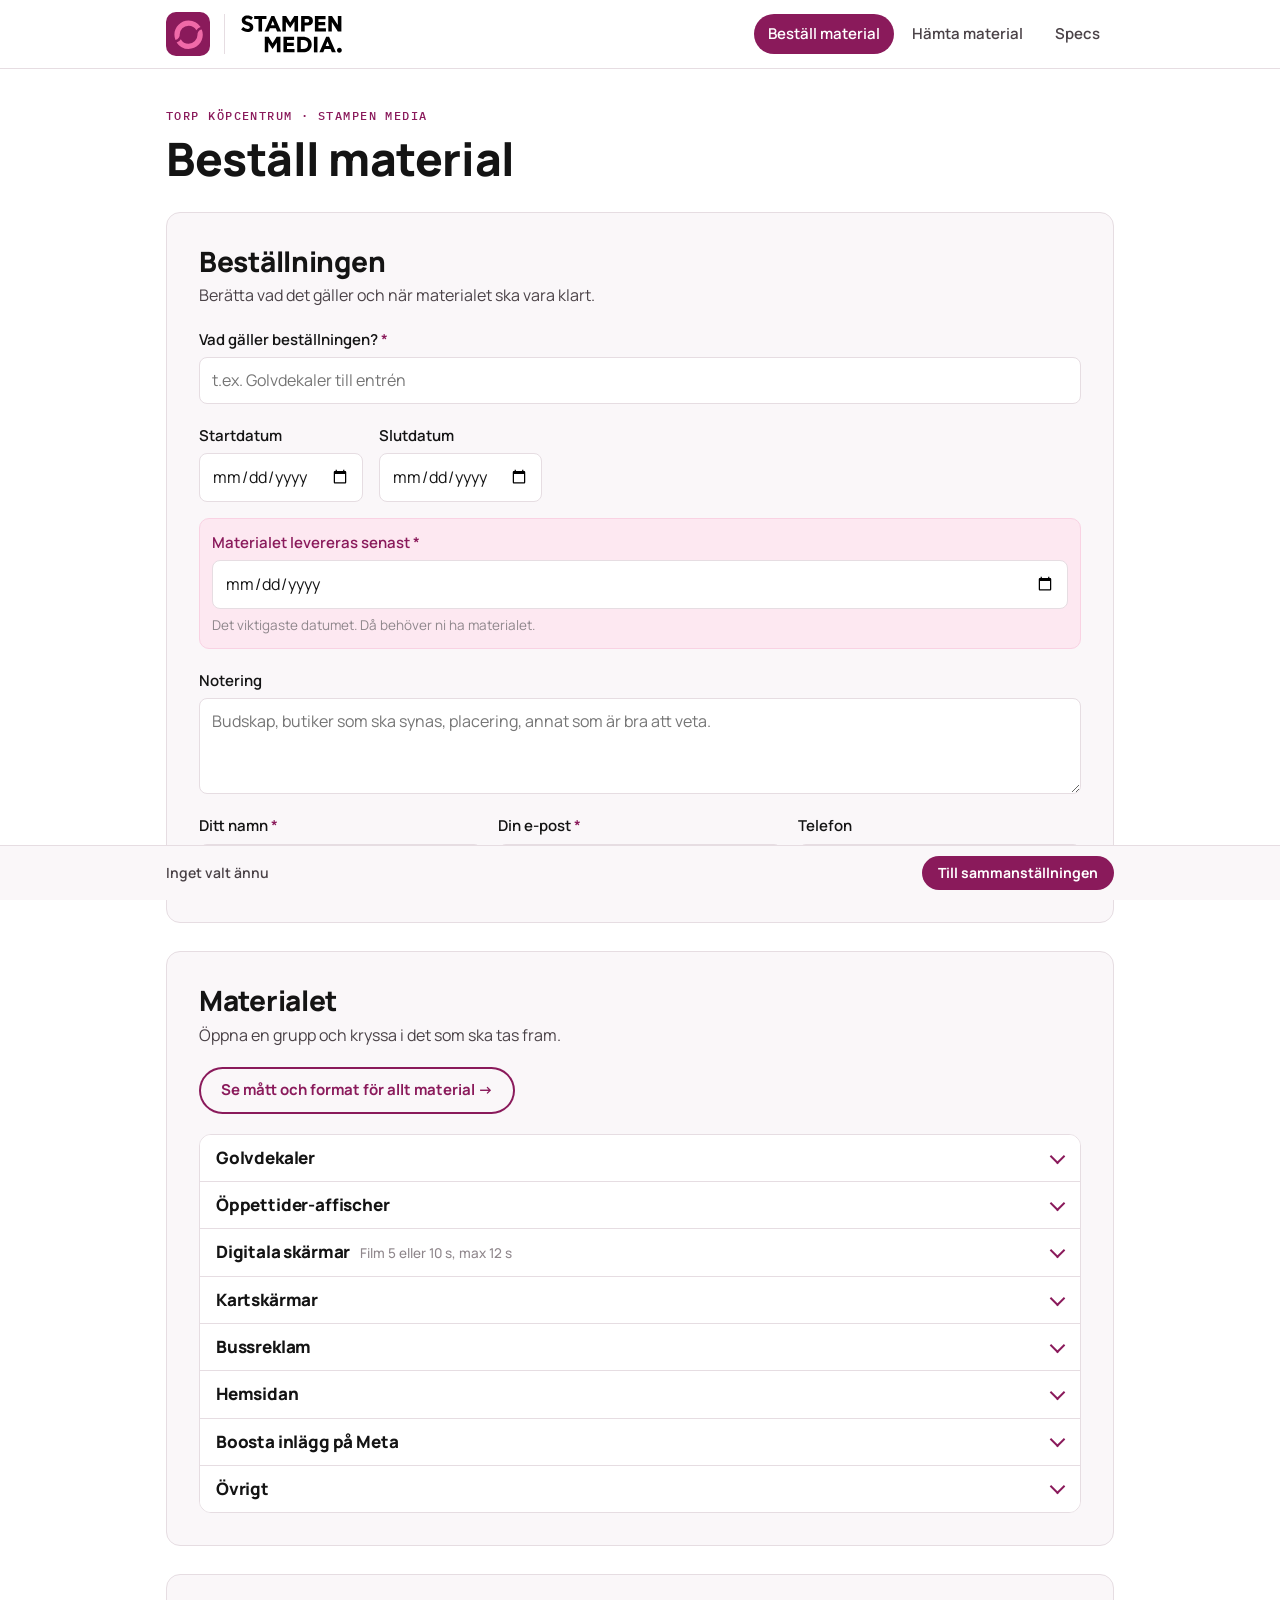
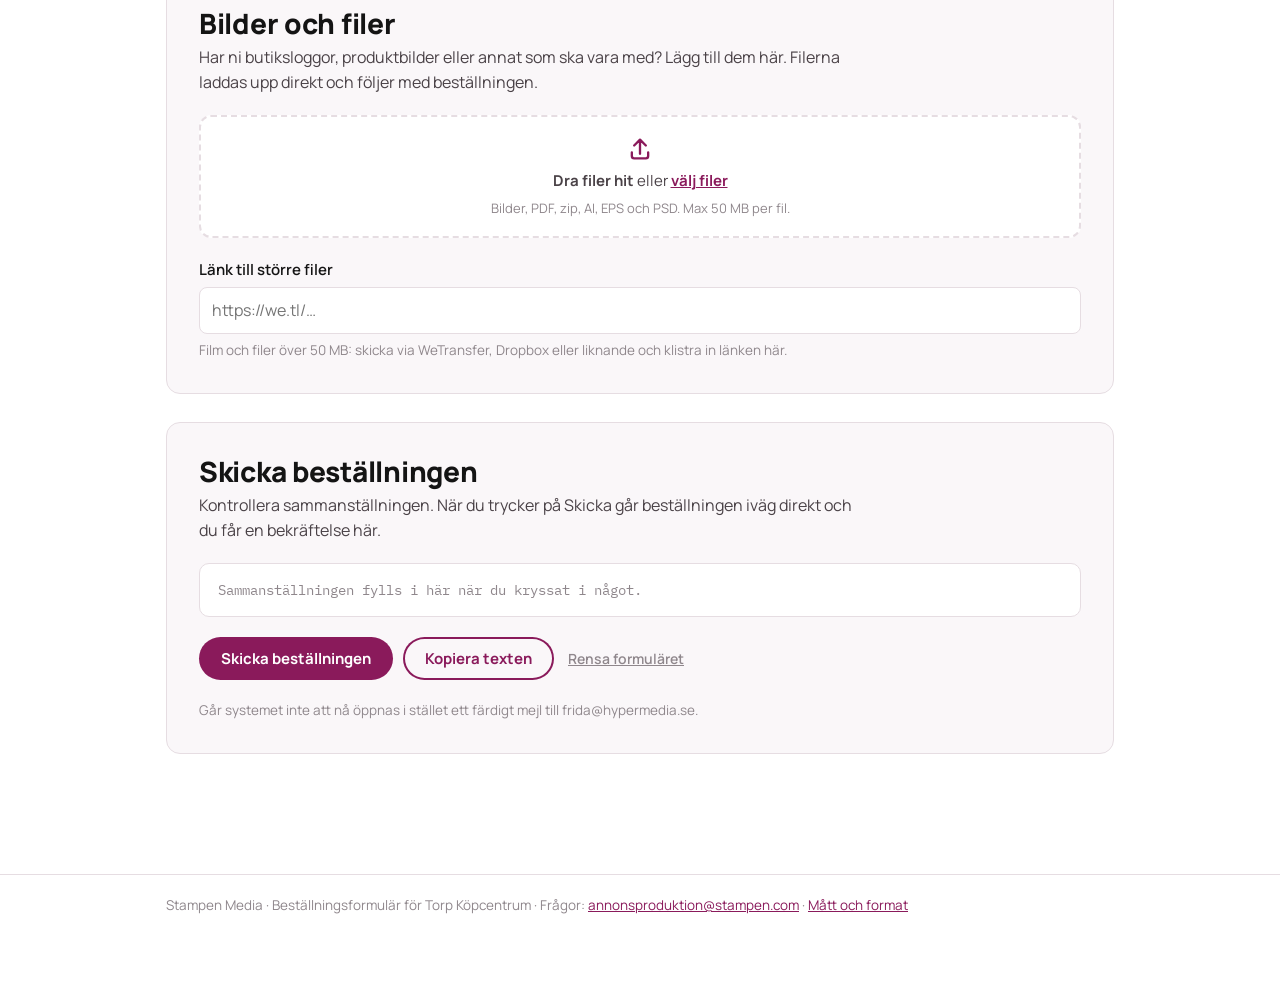
==== commit 204973f0: "Formatspecen i formulärets stil och fliken Specs Co-Authored-By: Claude Opus 5.5 <noreply@anthropic." ====
--- a/index.html
+++ b/index.html
@@ -27,7 +27,7 @@
 <link rel="preconnect" href="https://fonts.googleapis.com">
 <link rel="preconnect" href="https://fonts.gstatic.com" crossorigin>
 <link rel="stylesheet" href="https://fonts.googleapis.com/css2?family=Manrope:wght@400;500;600;800&family=IBM+Plex+Mono:wght@400;500&display=swap">
-<link rel="stylesheet" href="stil.css?v=2026-11-10c">
+<link rel="stylesheet" href="stil.css?v=2026-11-10e">
 </head>
 <body>
 
@@ -46,6 +46,7 @@
       <nav class="flikar" aria-label="Sidor">
         <a href="#bestall" id="flik-bestall" class="flik aktiv">Beställ material</a>
         <a href="#material" id="flik-material" class="flik">Hämta material</a>
+        <a href="spec/" class="flik">Specs</a>
       </nav>
     </div>
   </div>
@@ -248,6 +249,6 @@
   </div>
 </footer>
 
-<script src="app.js?v=2026-11-10c"></script>
+<script src="app.js?v=2026-11-10e"></script>
 </body>
 </html>
--- a/stil.css
+++ b/stil.css
@@ -256,4 +256,4 @@
 
 /* Länk till formatspecen ovanför materialgrupperna */
 .spec-cta { justify-self: start; line-height: 1.25; }
-@media (max-width: 600px) { .spec-cta { justify-self: stretch; justify-content: center; text-align: center; } }
+@media (max-width: 600px) { .spec-cta { justify-self: stretch; justify-content: center; text-align: center; padding-inline: 8px; font-size: 14.5px; } }
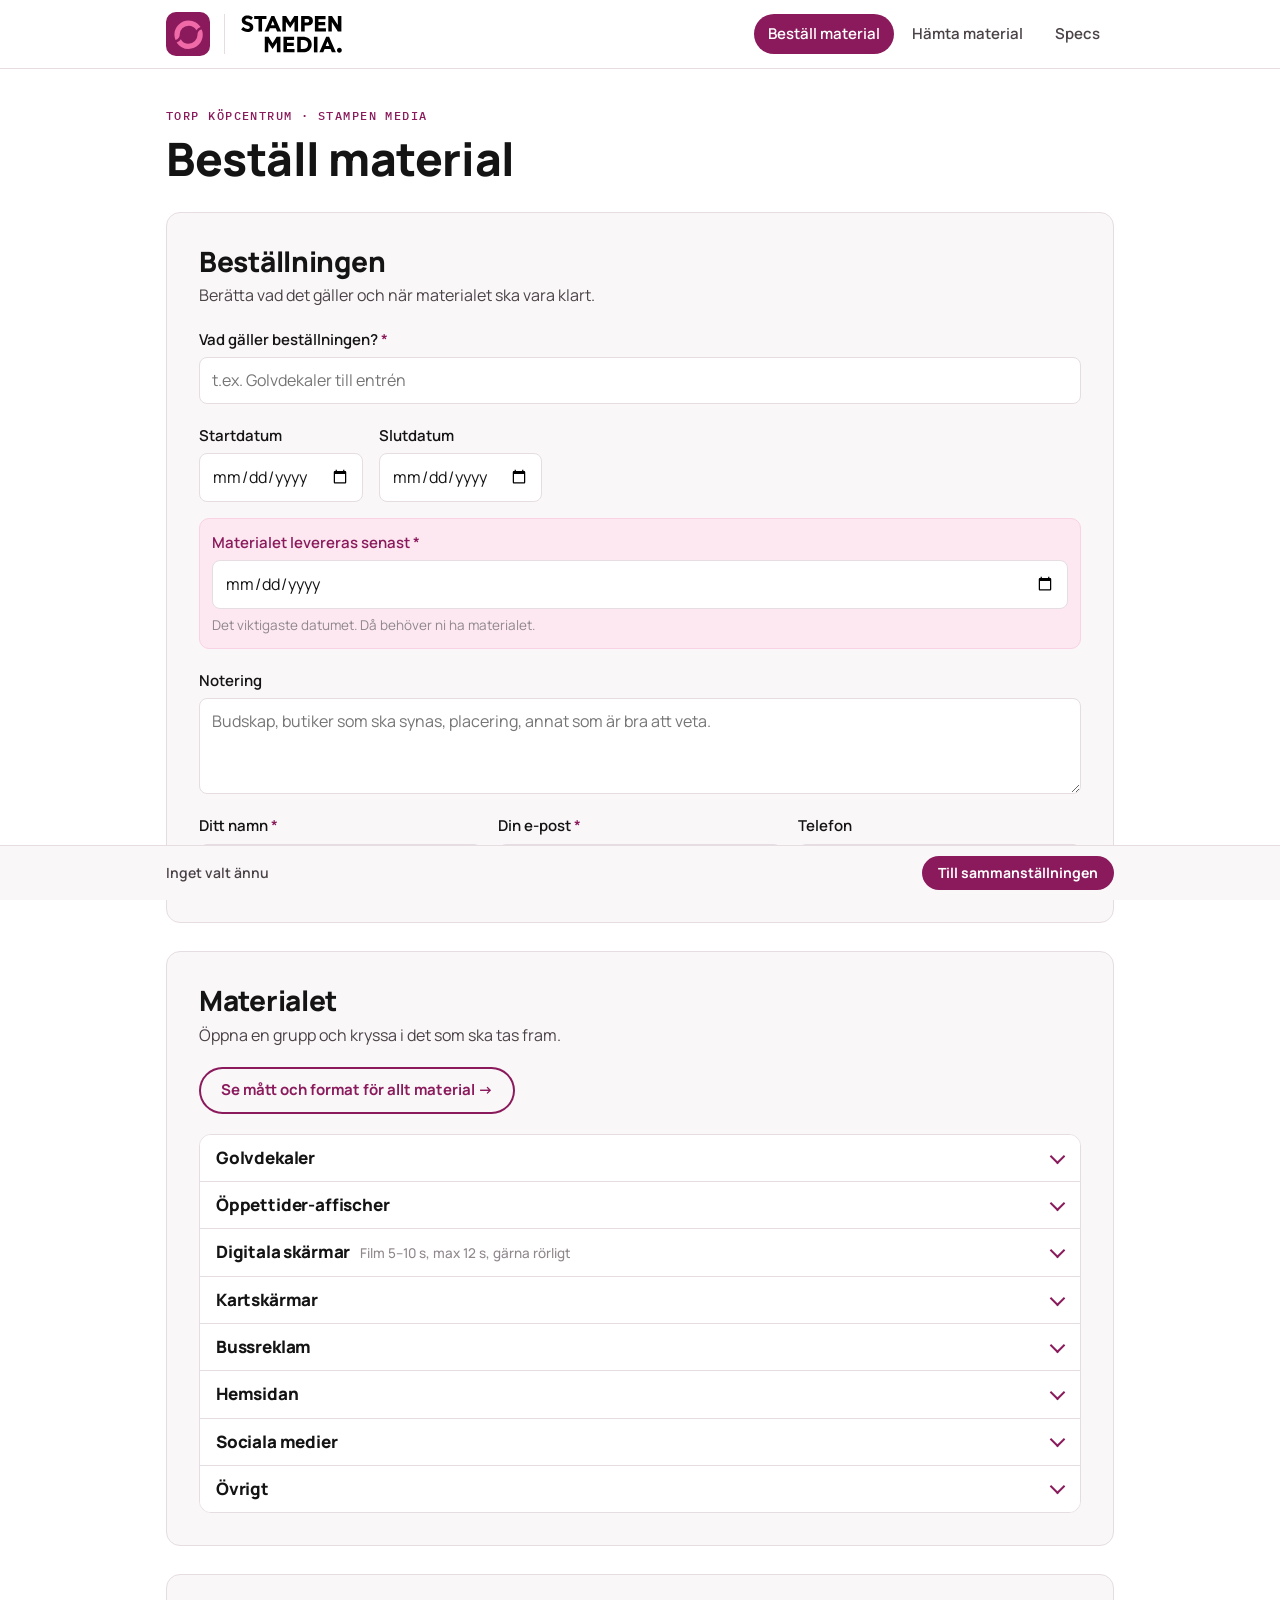
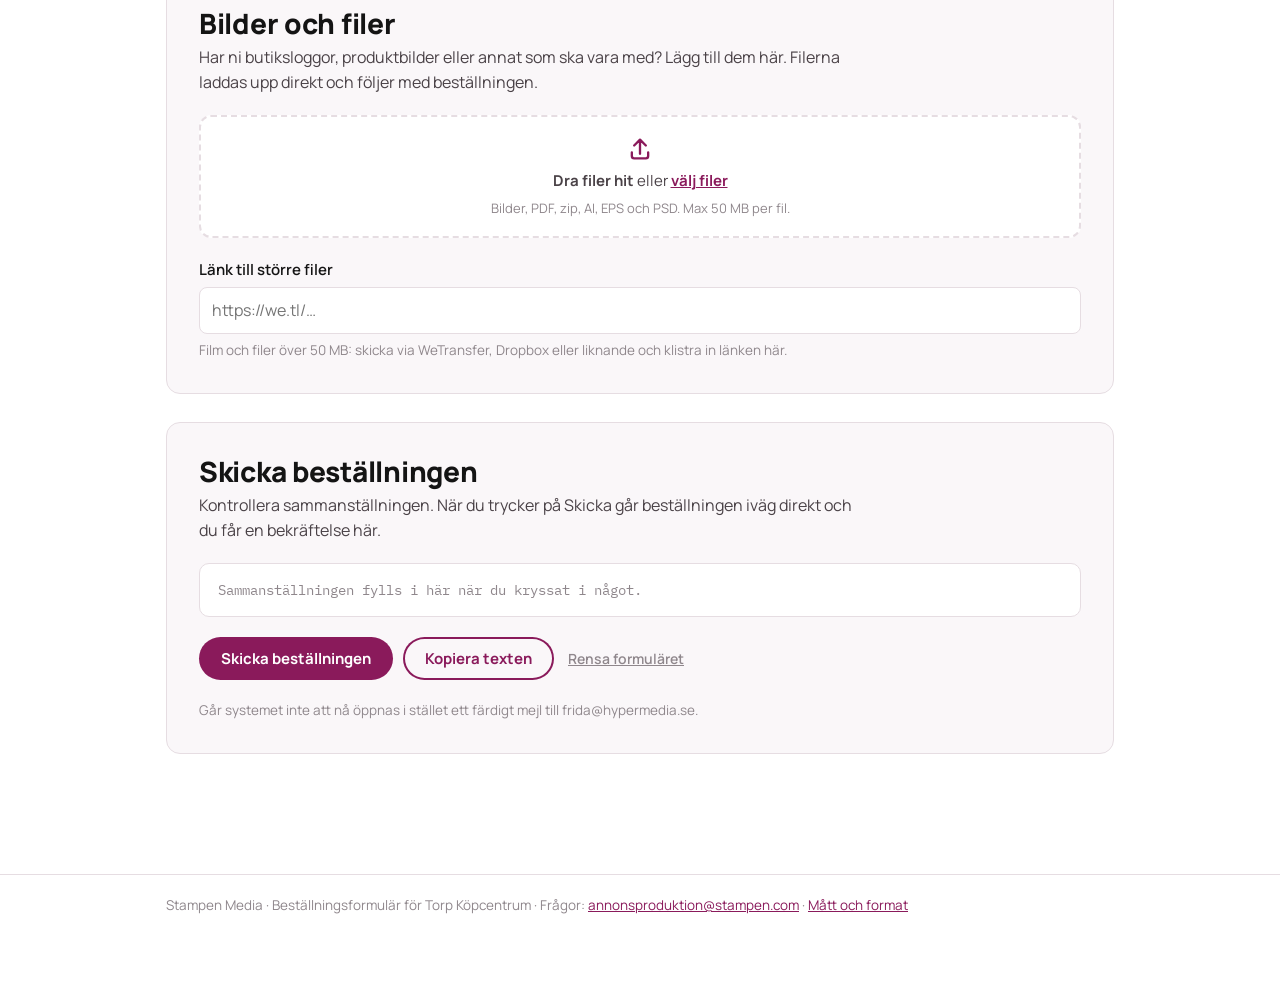
==== commit 3fcb5ec7: "Sociala medier ersätter boost, nya format och uppdaterad spec Co-Authored-By: Claude Opus 5.5 <norep" ====
--- a/index.html
+++ b/index.html
@@ -27,7 +27,7 @@
 <link rel="preconnect" href="https://fonts.googleapis.com">
 <link rel="preconnect" href="https://fonts.gstatic.com" crossorigin>
 <link rel="stylesheet" href="https://fonts.googleapis.com/css2?family=Manrope:wght@400;500;600;800&family=IBM+Plex+Mono:wght@400;500&display=swap">
-<link rel="stylesheet" href="stil.css?v=2026-11-10e">
+<link rel="stylesheet" href="stil.css?v=2026-11-10f">
 </head>
 <body>
 
@@ -249,6 +249,6 @@
   </div>
 </footer>
 
-<script src="app.js?v=2026-11-10e"></script>
+<script src="app.js?v=2026-11-10f"></script>
 </body>
 </html>
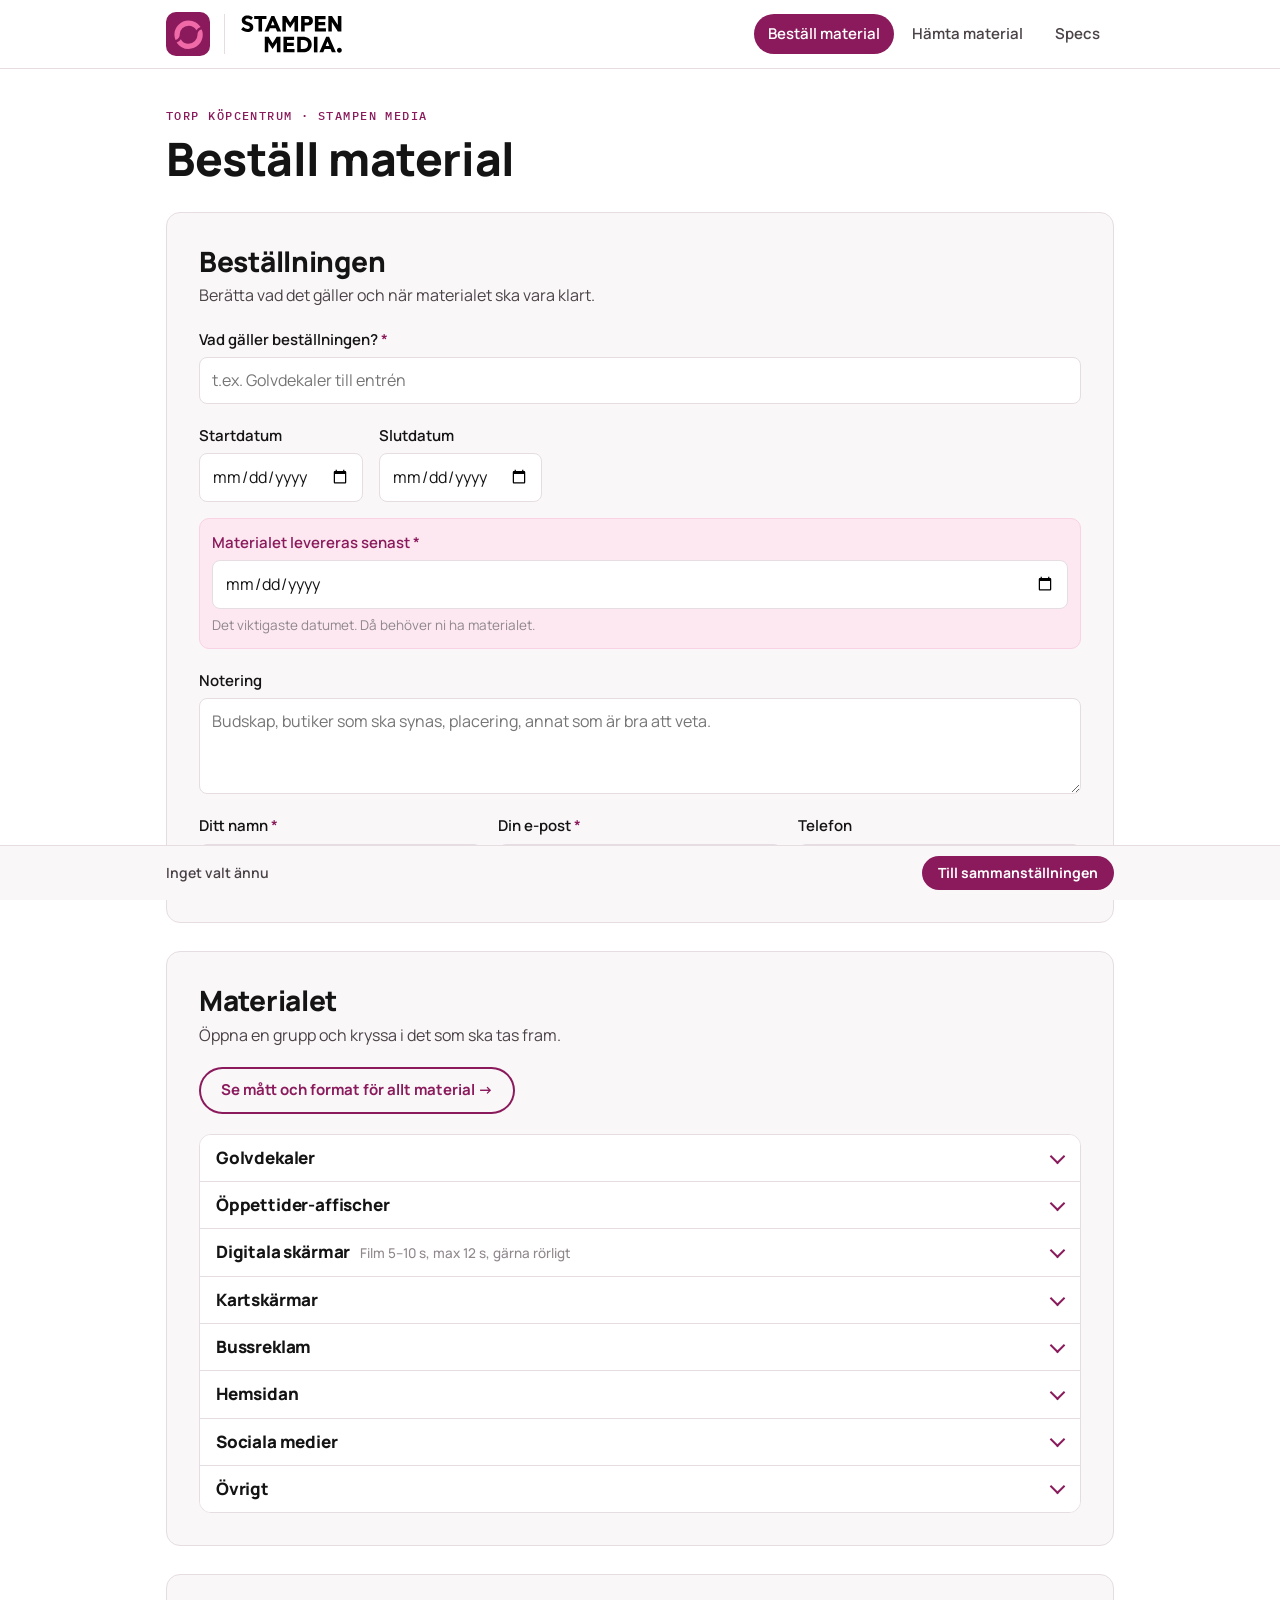
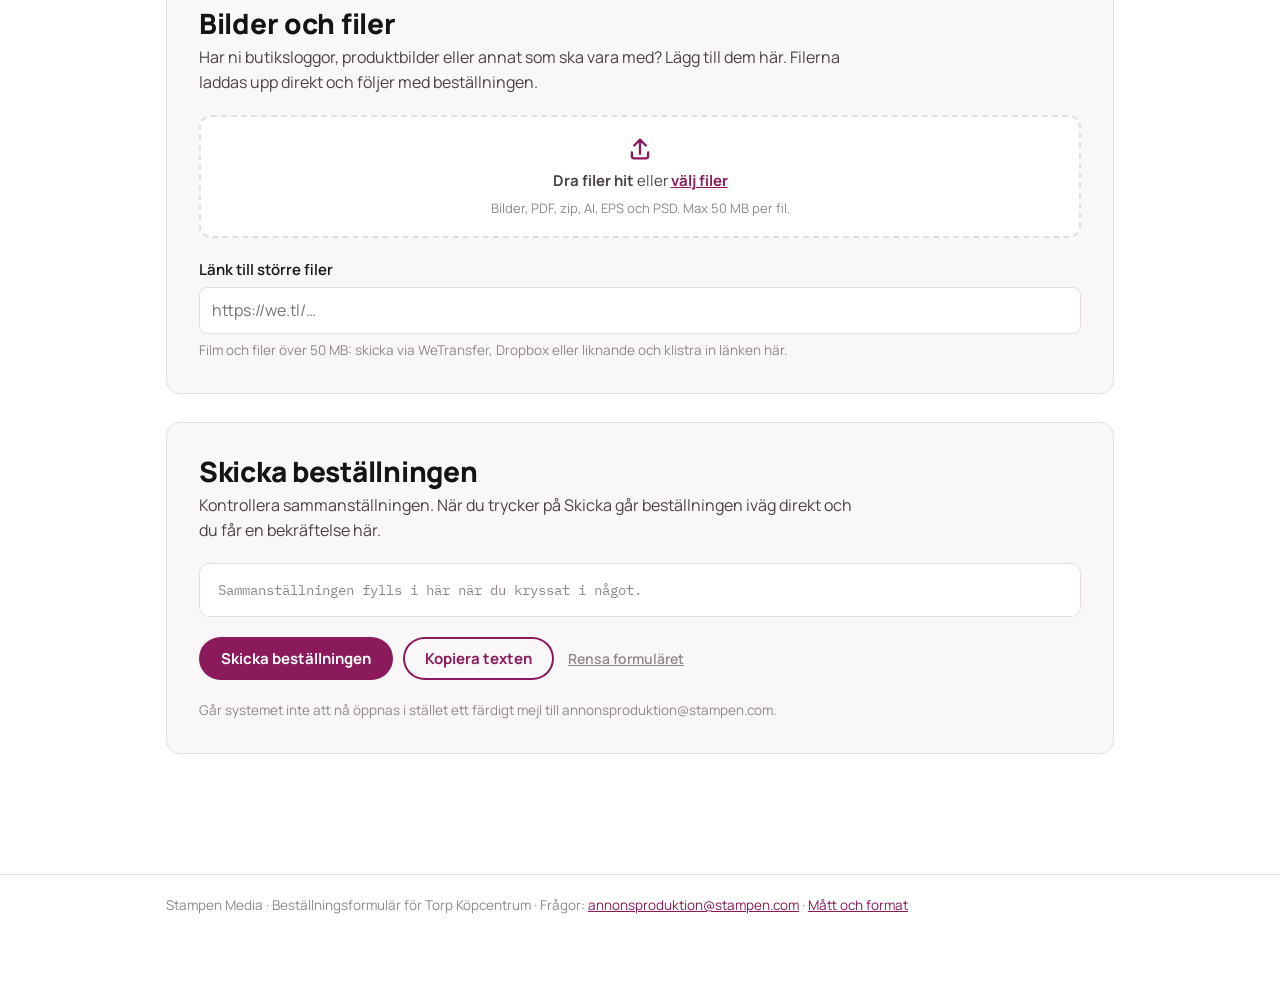
==== commit d8d50a3b: "Skarpt läge: reservmejl till annonsproduktion med kopia till Emanda och Frida Co-Authored-By: Claude" ====
--- a/index.html
+++ b/index.html
@@ -249,6 +249,6 @@
   </div>
 </footer>
 
-<script src="app.js?v=2026-11-10f"></script>
+<script src="app.js?v=2026-11-11a"></script>
 </body>
 </html>
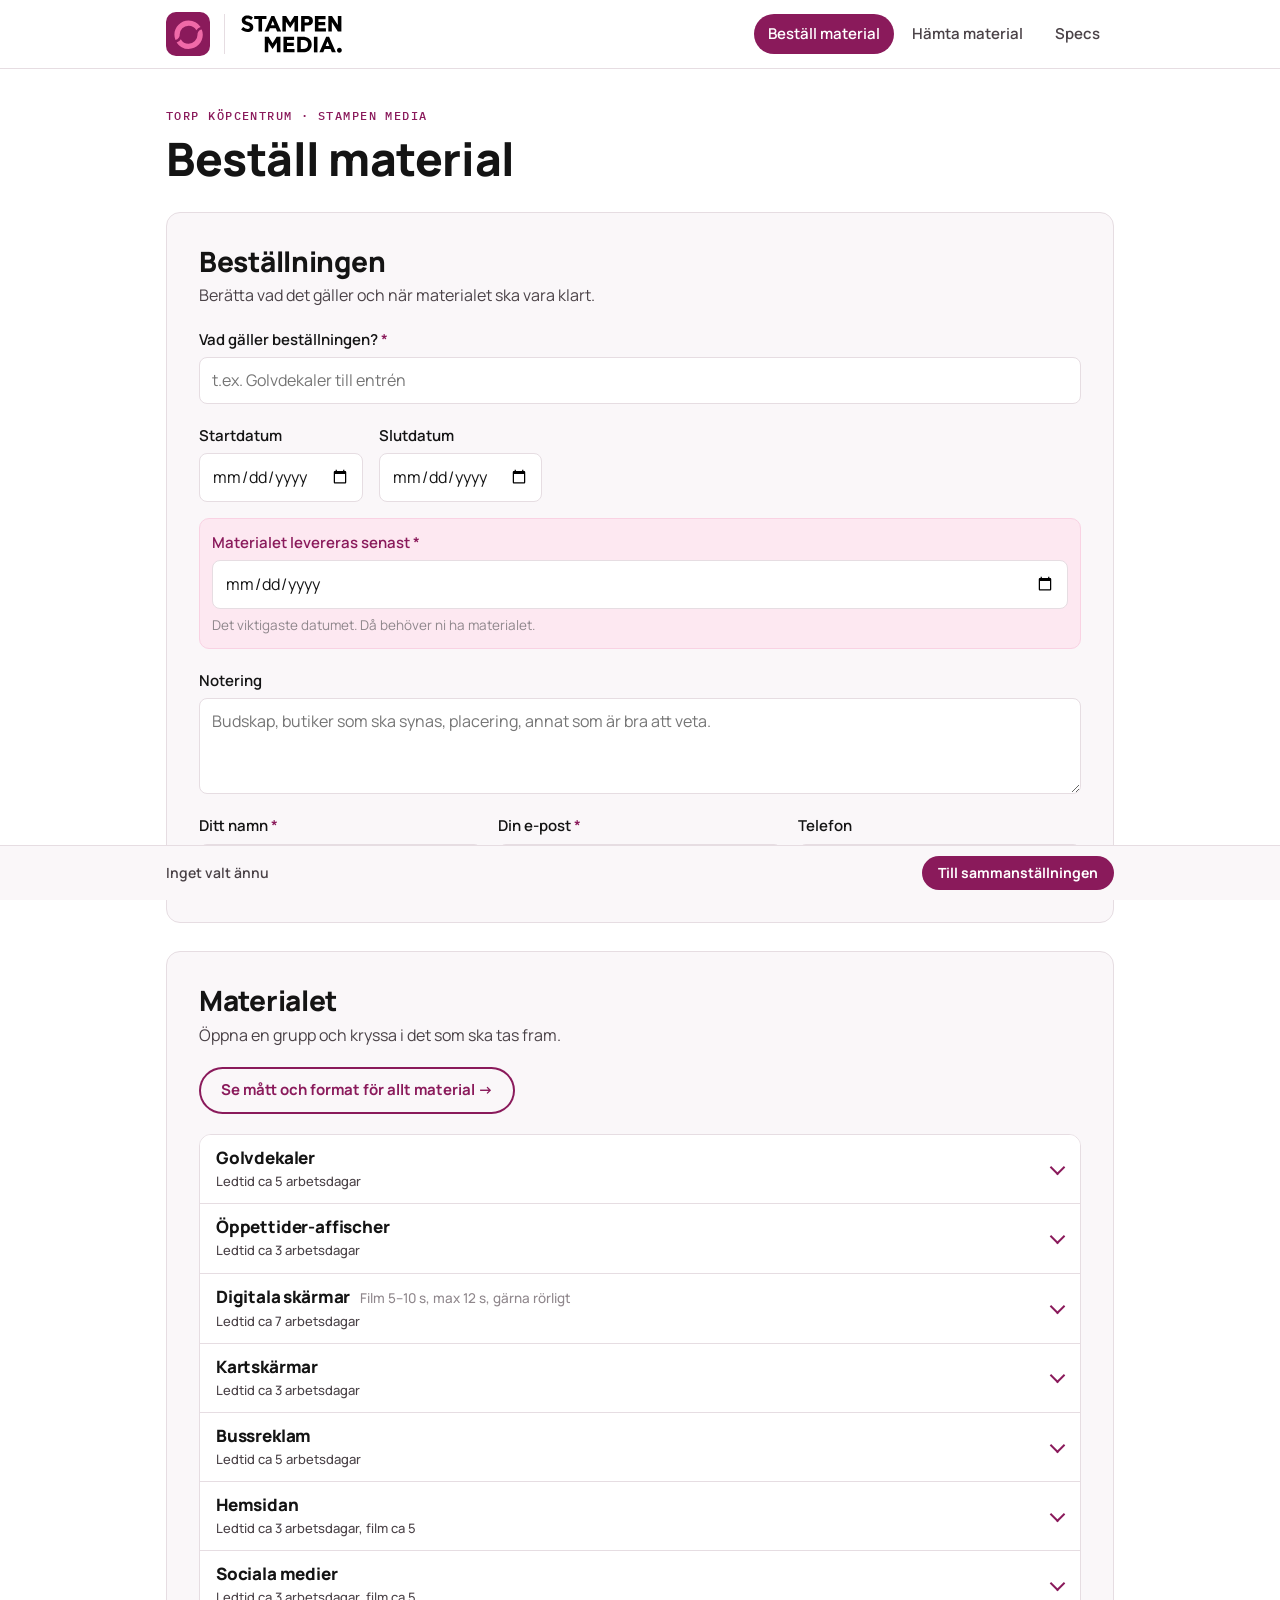
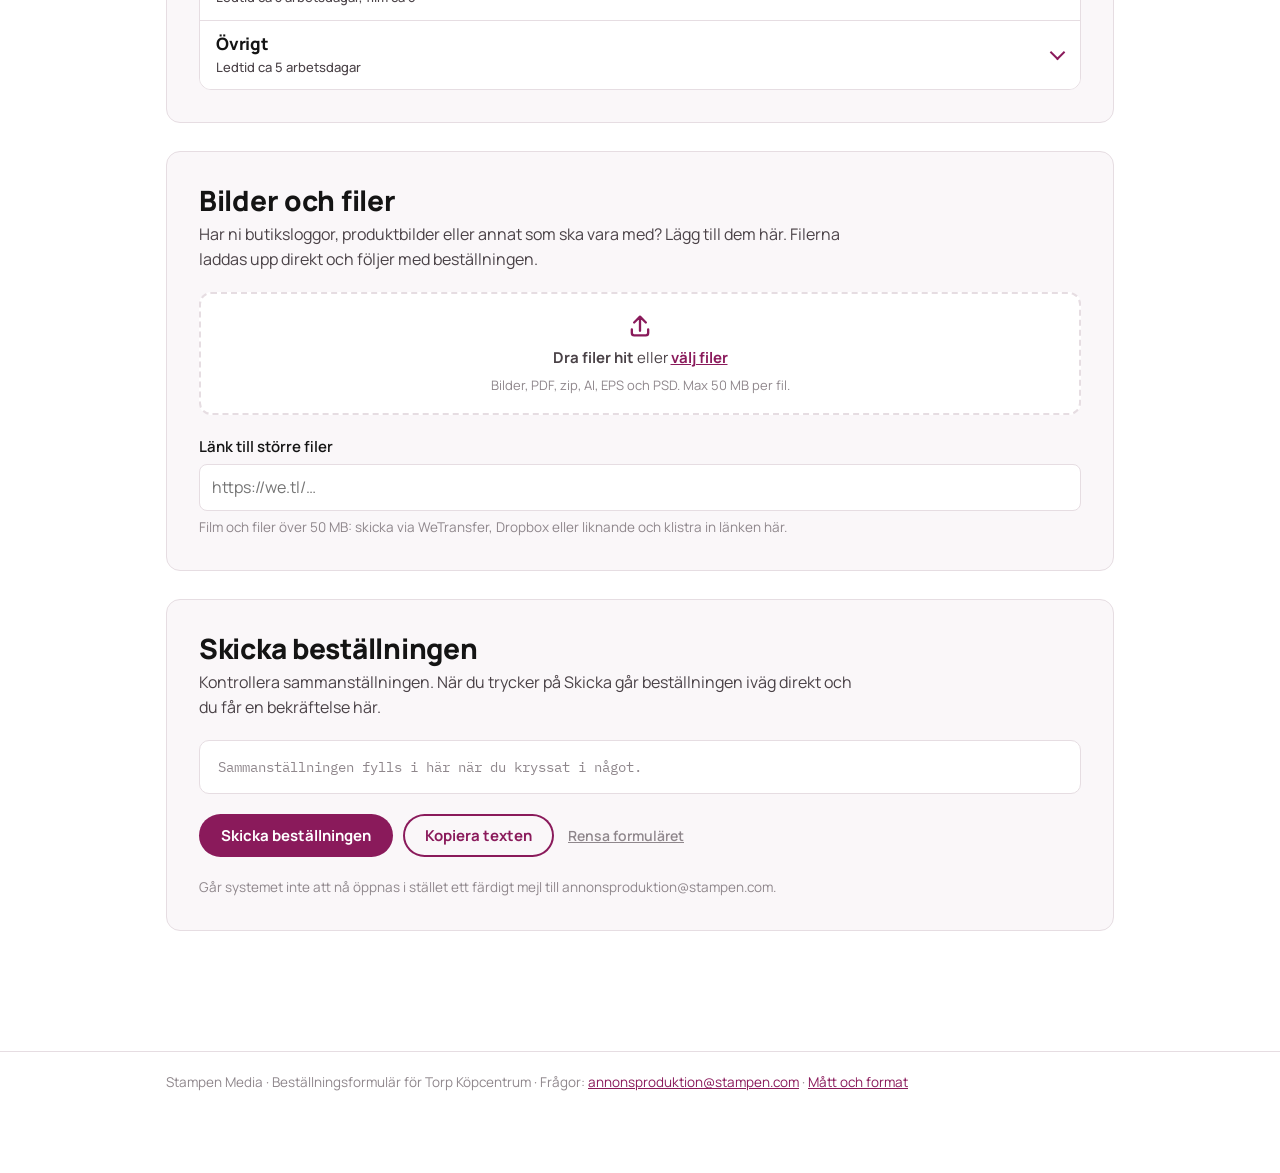
==== commit f65a9e78: "Ledtider per grupp, tidigast möjliga leverans och tabell på specsidan Siffrorna i ledtider.js väntar" ====
--- a/index.html
+++ b/index.html
@@ -27,7 +27,7 @@
 <link rel="preconnect" href="https://fonts.googleapis.com">
 <link rel="preconnect" href="https://fonts.gstatic.com" crossorigin>
 <link rel="stylesheet" href="https://fonts.googleapis.com/css2?family=Manrope:wght@400;500;600;800&family=IBM+Plex+Mono:wght@400;500&display=swap">
-<link rel="stylesheet" href="stil.css?v=2026-11-10f">
+<link rel="stylesheet" href="stil.css?v=2026-11-17a">
 </head>
 <body>
 
@@ -94,6 +94,8 @@
           <p class="hjalp">Det viktigaste datumet. Då behöver ni ha materialet.</p>
           <p class="fel" id="fel-leveransdatum" hidden>Ange när materialet senast ska vara levererat.</p>
           <p class="varning" id="varning-leveransdatum" hidden>Leveransdatumet ligger efter startdatumet. Stämmer det?</p>
+          <p class="ledtid-tidigast" id="ledtid-tidigast" hidden>Tidigast möjliga leverans: <b id="ledtid-tidigast-datum"></b></p>
+          <p class="varning" id="varning-ledtid" role="status" hidden></p>
         </div>
       </div>
 
@@ -249,6 +251,7 @@
   </div>
 </footer>
 
-<script src="app.js?v=2026-11-11a"></script>
+<script src="ledtider.js?v=2026-11-17a"></script>
+<script src="app.js?v=2026-11-17a"></script>
 </body>
 </html>
--- a/stil.css
+++ b/stil.css
@@ -100,6 +100,8 @@
 .hjalp { font-size: 13.5px; color: var(--dampad); }
 .fel { font-size: 13.5px; color: var(--fel); font-weight: 600; }
 .varning { font-size: 13.5px; color: var(--varning); font-weight: 600; }
+.ledtid-tidigast { font-size: 13.5px; color: var(--text2); }
+.ledtid-tidigast b { color: var(--text); font-weight: 700; }
 .falt.ogiltig input { border-color: var(--fel); }
 
 /* Leveransdatum: rosa platta, som gulmarkeringen i den gamla blanketten */
@@ -124,6 +126,8 @@
 .grupp-antal { font: 700 13px/1 var(--disp); color: var(--plum); white-space: nowrap; }
 .grupp-innehall { display: grid; gap: 12px; padding: 4px 16px 16px; }
 .grupp-huvud small { font-weight: 500; color: var(--dampad); font-size: 13.5px; }
+.grupp-huvud small.grupp-ledtid { flex-basis: 100%; color: var(--text2); font-size: 13px; }
+.val-ledtid { color: var(--text2); }
 .grupp-info { font-size: 13.5px; color: var(--text2); }
 .val-lista { display: grid; gap: 4px; }
 .val-rad { display: grid; grid-template-columns: 22px 1fr; gap: 10px; align-items: start; padding: 7px 8px; margin: 0 -8px; border-radius: 8px; cursor: pointer; }
